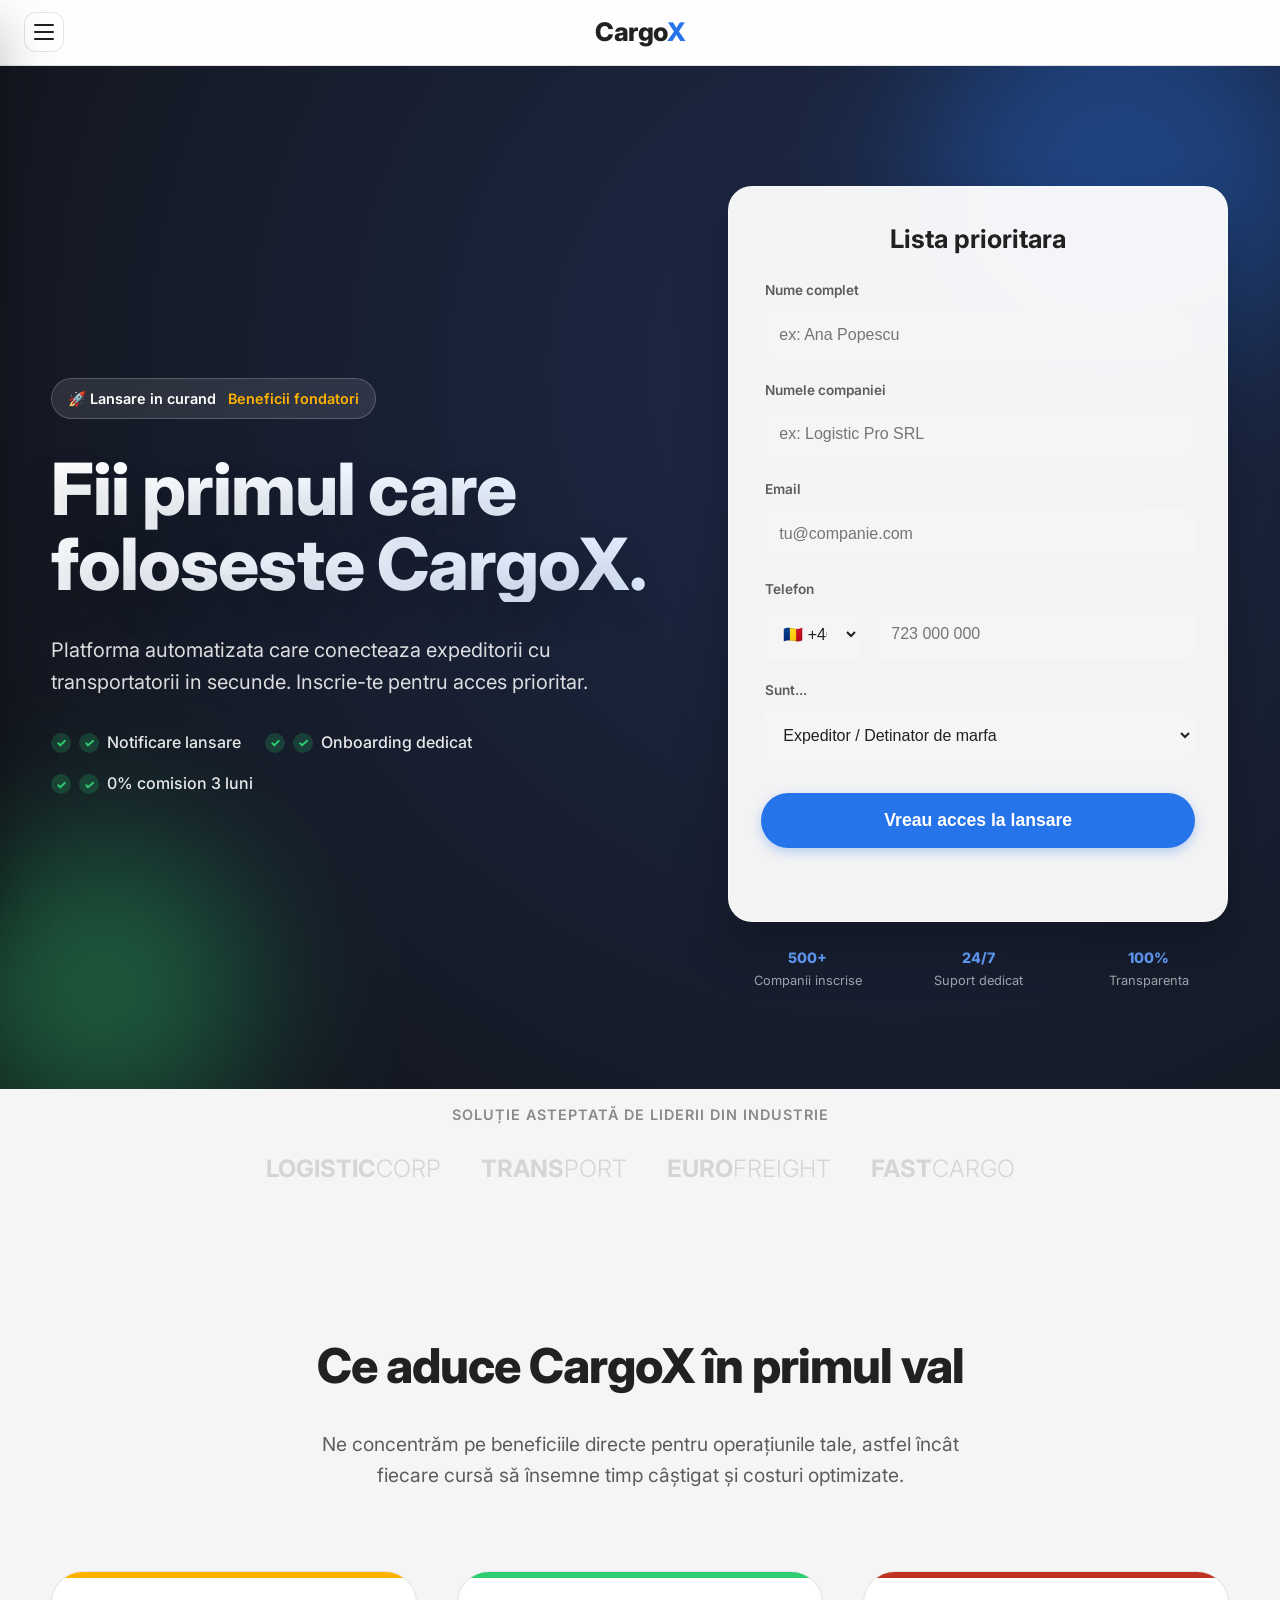
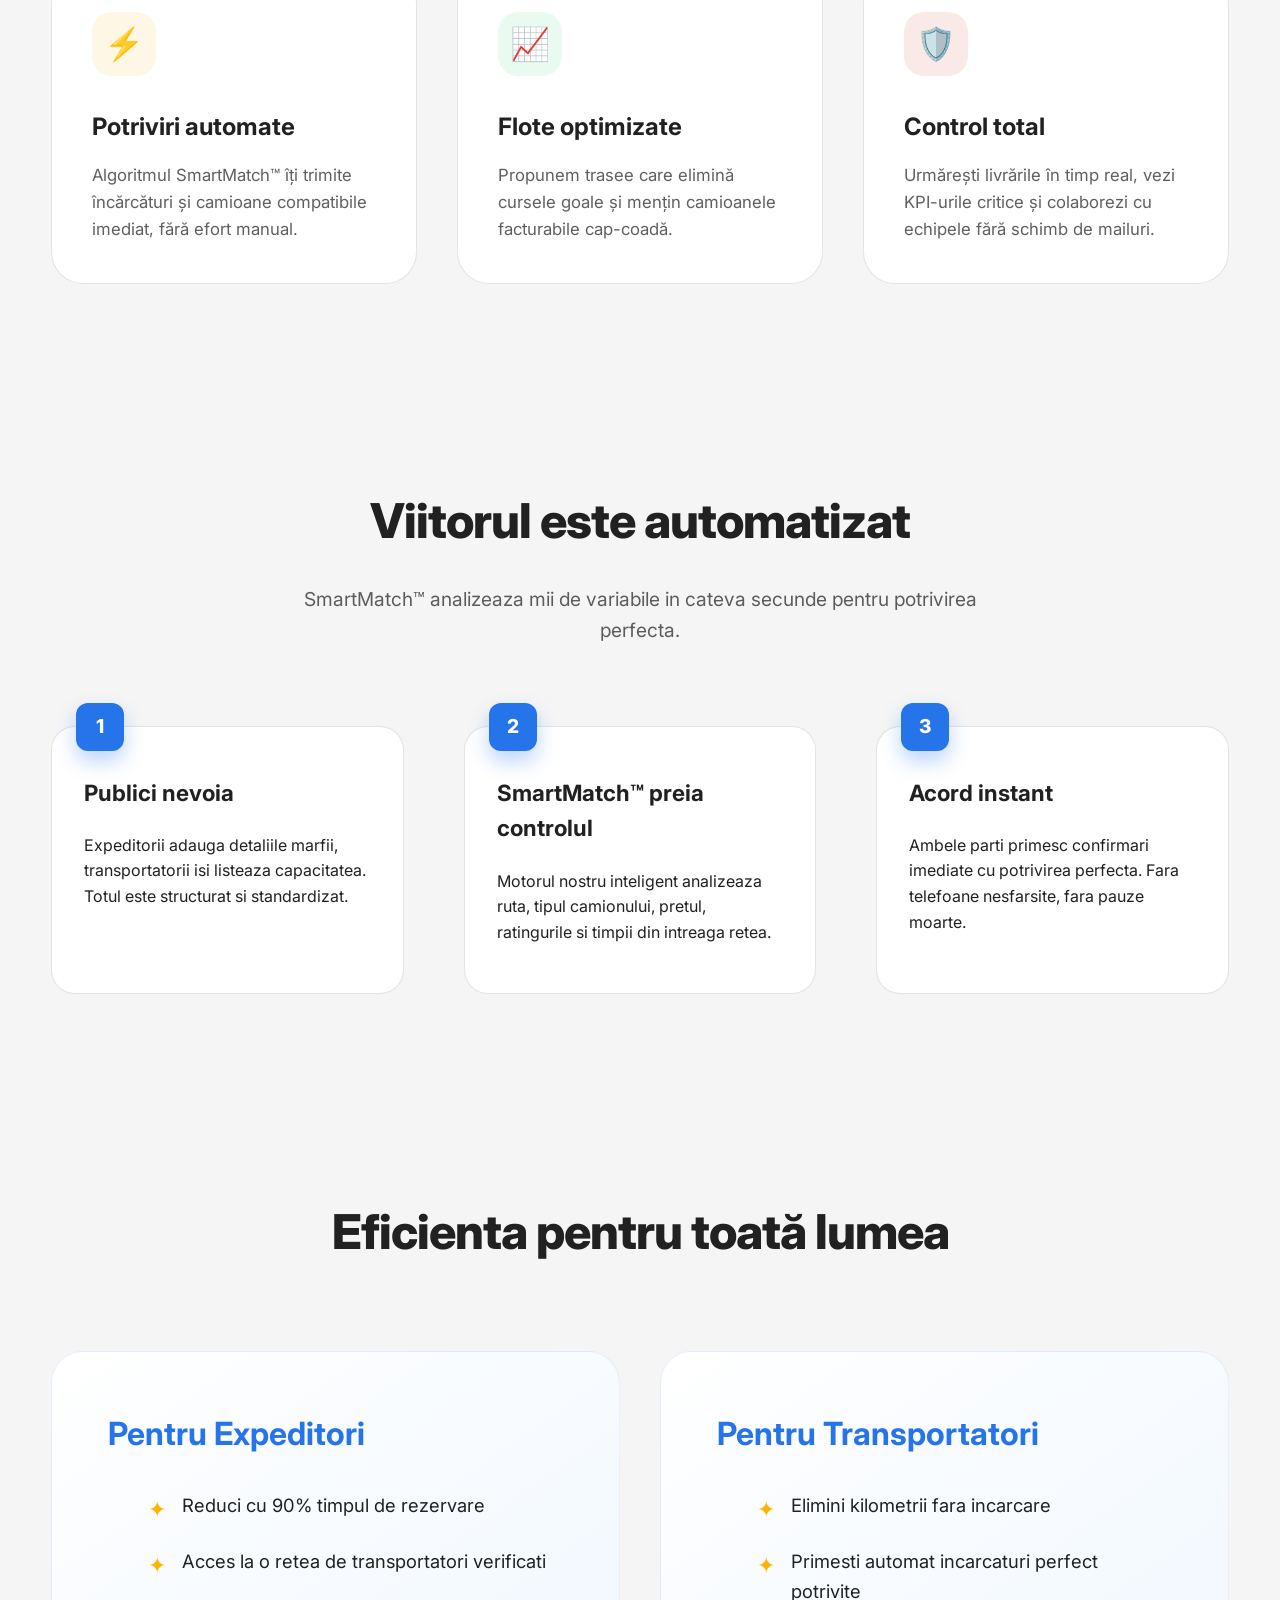
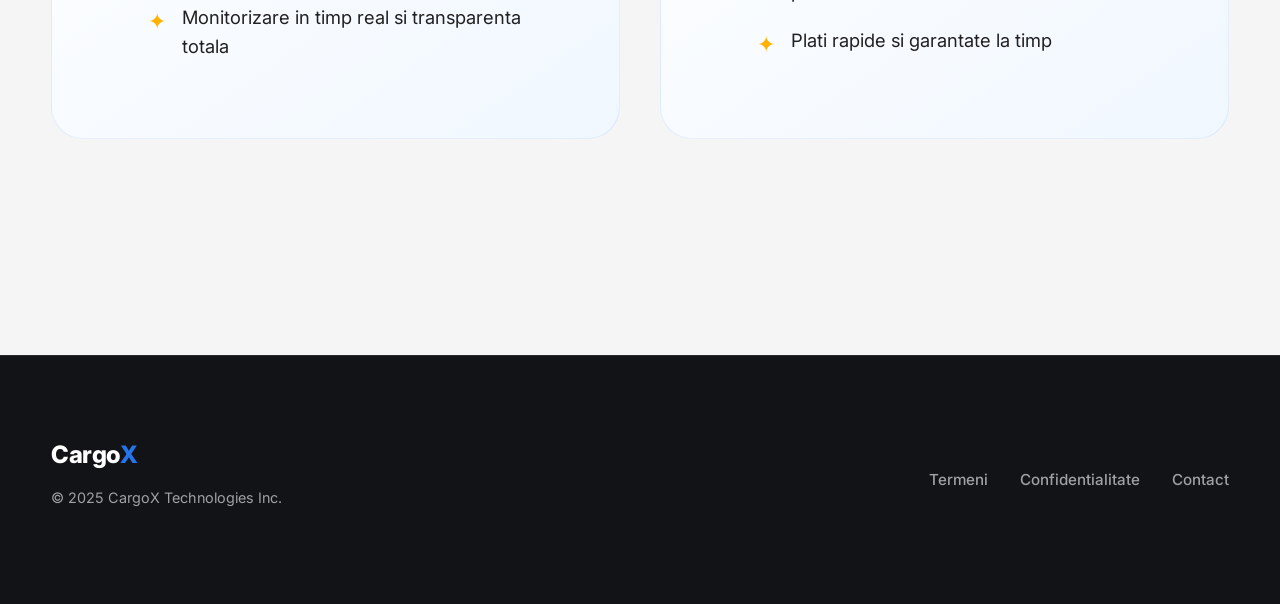
==== index.html @ f914d7a1 "first commit" ====
<!DOCTYPE html>
<html lang="ro">
<head>
    <meta charset="UTF-8">
    <meta name="viewport" content="width=device-width, initial-scale=1.0">
    <meta name="description" content="CargoX - Platforma automatizata de transport. Algoritmul SmartMatch™ conecteaza expeditorii cu transportatorii in secunde. Inscrie-te pe lista de lansare.">
    <title>CargoX | Potrivire automata de marfa</title>
    <link rel="preconnect" href="https://fonts.googleapis.com">
    <link rel="preconnect" href="https://fonts.gstatic.com" crossorigin>
    <link href="https://fonts.googleapis.com/css2?family=Inter:wght@400;500;600;700;800&display=swap" rel="stylesheet">
    <link rel="stylesheet" href="style.css">
</head>
<body data-theme="light">
    <header class="site-header">
        <button class="menu-toggle" id="menu-toggle" type="button" aria-label="Deschide meniul" aria-pressed="false">
            <span class="menu-bar"></span>
            <span class="menu-bar"></span>
            <span class="menu-bar"></span>
        </button>
        <a href="#top" class="logo" data-scroll-target="body">Cargo<span>X</span></a>
    </header>

    <nav class="side-menu" id="side-menu" aria-hidden="true">
        <div class="side-menu-header">
            <a href="#top" class="logo" data-scroll-target="body">Cargo<span>X</span></a>
            <button class="menu-close" id="menu-close" aria-label="Inchide meniul">×</button>
        </div>
        <ul>
            <li><a href="#top" data-scroll-target="#top">Inscrie-te</a></li>
            <li><a href="#how-it-works" data-scroll-target="#how-it-works">Cum functioneaza</a></li>
            <li><a href="#benefits" data-scroll-target="#benefits">Beneficii</a></li>
            <li><a href="#contact" data-scroll-target="footer">Contact</a></li>
        </ul>
        <div class="side-menu-footer">
            <span class="side-menu-footer-label">Tema</span>
            <button class="theme-toggle" id="theme-toggle" type="button" aria-label="Comuta pe modul intunecat" aria-pressed="false">
                <span class="theme-icon theme-icon--light" aria-hidden="true">☀︎</span>
                <span class="theme-icon theme-icon--dark" aria-hidden="true">☾</span>
            </button>
        </div>
    </nav>
    <div class="menu-overlay" id="menu-overlay" aria-hidden="true"></div>

    <main>
        <!-- HERO SECTION -->
        <section class="hero" id="top">
            <div class="hero-container">
                <div class="hero-copy reveal-on-scroll">
                    <div class="hero-badge">
                        <span>🚀 Lansare in curand</span>
                        <span>Beneficii fondatori</span>
                    </div>
                    <div>
                        <h1 class="delay-100 reveal-on-scroll">Fii primul care foloseste CargoX.</h1>
                    </div>
                    <p class="hero-lead delay-200 reveal-on-scroll">Platforma automatizata care conecteaza expeditorii cu transportatorii in secunde. Inscrie-te pentru acces prioritar.</p>
                    <ul class="hero-benefits delay-300 reveal-on-scroll">
                        <li><i aria-hidden="true">✓</i> Notificare lansare</li>
                        <li><i aria-hidden="true">✓</i> Onboarding dedicat</li>
                        <li><i aria-hidden="true">✓</i> 0% comision 3 luni</li>
                    </ul>
                </div>
                
                <div class="hero-form-wrapper reveal-on-scroll delay-200">
                    <form class="lead-form" id="lead-form">
                        <h3>Lista prioritara</h3>
                        <div class="input-group">
                            <label for="full-name">Nume complet</label>
                            <input id="full-name" name="full-name" type="text" placeholder="ex: Ana Popescu" required>
                        </div>
                        <div class="input-group">
                            <label for="company">Numele companiei</label>
                            <input id="company" name="company" type="text" placeholder="ex: Logistic Pro SRL" required>
                        </div>
                        <div class="input-group">
                            <label for="email">Email</label>
                            <input id="email" name="email" type="email" placeholder="tu@companie.com" required>
                        </div>
                        <div class="input-group">
                            <label for="phone">Telefon</label>
                            <div class="phone-fields">
                                <select id="phone-prefix" name="phone-prefix" aria-label="Prefix">
                                    <option value="+40">🇷🇴 +40</option>
                                    <option value="+49">🇩🇪 +49</option>
                                    <option value="+33">🇫🇷 +33</option>
                                    <option value="+44">🇬🇧 +44</option>
                                </select>
                                <input id="phone" name="phone" type="tel" placeholder="723 000 000">
                            </div>
                        </div>
                        <div class="input-group">
                            <label for="role">Sunt...</label>
                            <select id="role" name="role">
                                <option value="Shipper">Expeditor / Detinator de marfa</option>
                                <option value="Carrier">Transportator / Companie de transport</option>
                                <option value="Other">Alt rol</option>
                            </select>
                        </div>
                        <button type="submit" class="btn primary">Vreau acces la lansare</button>
                        <p class="form-status" id="lead-status" style="text-align:center; margin:0; font-size:0.9rem; min-height:1.5em;"></p>
                    </form>
                    <div class="subscribe-perks">
                        <div class="perk-item">
                            <span>500+</span>
                            <p>Companii inscrise</p>
                        </div>
                        <div class="perk-item">
                            <span>24/7</span>
                            <p>Suport dedicat</p>
                        </div>
                        <div class="perk-item">
                            <span>100%</span>
                            <p>Transparenta</p>
                        </div>
                    </div>
                </div>
            </div>
        </section>

        <!-- TRUSTED BY (Social Proof) -->
        <section class="content-section reveal-on-scroll" style="margin-bottom: 60px; padding-top:0; text-align: center; opacity: 0.7;">
            <p style="font-size: 0.9rem; letter-spacing: 1px; text-transform: uppercase; color: var(--muted); font-weight: 600; margin-bottom: 24px;">Soluție asteptată de liderii din industrie</p>
            <div style="display: flex; justify-content: center; gap: 40px; flex-wrap: wrap; filter: grayscale(100%); opacity: 0.6;">
                <!-- Placeholder logos using text for now, or SVGs if available. Using generic names. -->
                <h3 style="margin:0; font-size: 1.5rem; color: #aaa;">LOGISTIC<span style="font-weight:300">CORP</span></h3>
                <h3 style="margin:0; font-size: 1.5rem; color: #aaa;">TRANS<span style="font-weight:300">PORT</span></h3>
                <h3 style="margin:0; font-size: 1.5rem; color: #aaa;">EURO<span style="font-weight:300">FREIGHT</span></h3>
                <h3 style="margin:0; font-size: 1.5rem; color: #aaa;">FAST<span style="font-weight:300">CARGO</span></h3>
            </div>
        </section>

        <!-- PROBLEM SECTION -->
        <section class="content-section problem reveal-on-scroll" id="why-cargox">
            <div class="section-header">
                <h2 class="section-title">Ce aduce CargoX în primul val</h2>
                <p class="section-subtext">Ne concentrăm pe beneficiile directe pentru operațiunile tale, astfel încât fiecare cursă să însemne timp câștigat și costuri optimizate.</p>
            </div>
            <div class="problem-grid">
                <div class="card reveal-on-scroll delay-100">
                    <div class="icon-box">⚡</div>
                    <h3>Potriviri automate</h3>
                    <p>Algoritmul SmartMatch™ îți trimite încărcături și camioane compatibile imediat, fără efort manual.</p>
                </div>
                <div class="card reveal-on-scroll delay-200">
                    <div class="icon-box">📈</div>
                    <h3>Flote optimizate</h3>
                    <p>Propunem trasee care elimină cursele goale și mențin camioanele facturabile cap-coadă.</p>
                </div>
                <div class="card reveal-on-scroll delay-300">
                    <div class="icon-box">🛡️</div>
                    <h3>Control total</h3>
                    <p>Urmărești livrările în timp real, vezi KPI-urile critice și colaborezi cu echipele fără schimb de mailuri.</p>
                </div>
            </div>
        </section>

        <!-- HOW IT WORKS -->
        <section class="content-section reveal-on-scroll" id="how-it-works">
            <div class="section-header">
                <h2 class="section-title">Viitorul este automatizat</h2>
                <p class="section-subtext">SmartMatch™ analizeaza mii de variabile in cateva secunde pentru potrivirea perfecta.</p>
            </div>
            <div class="solution-steps">
                <div class="step-card reveal-on-scroll delay-100">
                    <h3>Publici nevoia</h3>
                    <p>Expeditorii adauga detaliile marfii, transportatorii isi listeaza capacitatea. Totul este structurat si standardizat.</p>
                </div>
                <div class="step-card reveal-on-scroll delay-200">
                    <h3>SmartMatch™ preia controlul</h3>
                    <p>Motorul nostru inteligent analizeaza ruta, tipul camionului, pretul, ratingurile si timpii din intreaga retea.</p>
                </div>
                <div class="step-card reveal-on-scroll delay-300">
                    <h3>Acord instant</h3>
                    <p>Ambele parti primesc confirmari imediate cu potrivirea perfecta. Fara telefoane nesfarsite, fara pauze moarte.</p>
                </div>
            </div>
        </section>

        <!-- BENEFITS -->
        <section class="content-section benefits reveal-on-scroll" id="benefits">
            <div class="section-header">
                <h2 class="section-title">Eficienta pentru toată lumea</h2>
            </div>
            <div class="benefit-grid">
                <div class="benefit-box reveal-on-scroll delay-100">
                    <h3>Pentru Expeditori</h3>
                    <ul class="benefit-list">
                        <li>Reduci cu 90% timpul de rezervare</li>
                        <li>Acces la o retea de transportatori verificati</li>
                        <li>Monitorizare in timp real si transparenta totala</li>
                    </ul>
                </div>
                <div class="benefit-box reveal-on-scroll delay-200">
                    <h3>Pentru Transportatori</h3>
                    <ul class="benefit-list">
                        <li>Elimini kilometrii fara incarcare</li>
                        <li>Primesti automat incarcaturi perfect potrivite</li>
                        <li>Plati rapide si garantate la timp</li>
                    </ul>
                </div>
            </div>
        </section>
    </main>

    <a href="#lead-form" class="mobile-sticky-cta btn primary" data-scroll-target="#lead-form">Inscrie-te acum</a>

    <footer>
        <div class="footer-content">
            <div class="footer-brand">
                <div class="logo" style="color: white;">Cargo<span style="color: var(--blue);">X</span></div>
                <p>© 2025 CargoX Technologies Inc.</p>
            </div>
            <div class="footer-links">
                <a href="terms.html">Termeni</a>
                <a href="privacy.html">Confidentialitate</a>
                <a href="contact.html">Contact</a>
            </div>
        </div>
    </footer>

    <script>
        const scrollLinks = document.querySelectorAll('[data-scroll-target]');
        const revealItems = document.querySelectorAll('.reveal-on-scroll');
        const menuToggle = document.getElementById('menu-toggle');
        const menuClose = document.getElementById('menu-close');
        const sideMenu = document.getElementById('side-menu');
        const menuOverlay = document.getElementById('menu-overlay');
        const themeToggle = document.getElementById('theme-toggle');
        const leadForm = document.getElementById('lead-form');
        const leadStatus = document.getElementById('lead-status');
        const mobileCta = document.querySelector('.mobile-sticky-cta');
        
        const THEME_KEY = 'cargox-theme';
        const prefersDark = window.matchMedia('(prefers-color-scheme: dark)');
        const initialTheme = localStorage.getItem(THEME_KEY) || (prefersDark.matches ? 'dark' : 'light');
        const header = document.querySelector('.site-header');

        function applyTheme(theme) {
            const isDark = theme === 'dark';
            document.body.dataset.theme = theme;
            if (themeToggle) {
                themeToggle.setAttribute('aria-pressed', isDark.toString());
                themeToggle.setAttribute('aria-label', isDark ? 'Comuta pe modul luminos' : 'Comuta pe modul intunecat');
            }
        }

        applyTheme(initialTheme);

        if (themeToggle) {
            themeToggle.addEventListener('click', () => {
                const nextTheme = document.body.dataset.theme === 'dark' ? 'light' : 'dark';
                localStorage.setItem(THEME_KEY, nextTheme);
                applyTheme(nextTheme);
            });
        }

        const handlePrefersChange = (event) => {
            if (!localStorage.getItem(THEME_KEY)) {
                applyTheme(event.matches ? 'dark' : 'light');
            }
        };

        if (prefersDark.addEventListener) {
            prefersDark.addEventListener('change', handlePrefersChange);
        }

        const revealObserver = new IntersectionObserver((entries, observer) => {
            entries.forEach(entry => {
                if (entry.isIntersecting) {
                    entry.target.classList.add('is-visible');
                    // Optional: Unobserve if you only want it to animate once
                    observer.unobserve(entry.target);
                }
            });
        }, { threshold: 0.1, rootMargin: '0px 0px -20px 0px' });

        revealItems.forEach(item => revealObserver.observe(item));

        // Observer for mobile CTA
        if (mobileCta) {
            const heroObserver = new IntersectionObserver((entries) => {
                entries.forEach(entry => {
                    if (!entry.isIntersecting) {
                        mobileCta.classList.add('is-visible');
                    } else {
                        mobileCta.classList.remove('is-visible');
                    }
                });
            }, { rootMargin: '-100px 0px 0px 0px' });
            
            const hero = document.querySelector('.hero');
            if(hero) heroObserver.observe(hero);
        }

        function smoothScrollTo(selector) {
            const target = document.querySelector(selector);
            if (!target) return;
            const headerHeight = header ? header.offsetHeight : 0;
            const targetPosition = target.getBoundingClientRect().top + window.pageYOffset;
            const offsetPosition = Math.max(targetPosition - headerHeight - 16, 0);

            window.scrollTo({
                top: offsetPosition,
                behavior: 'smooth'
            });
        }

        function setMenuState(isOpen) {
            if (!sideMenu || !menuToggle || !menuOverlay) return;
            sideMenu.classList.toggle('open', isOpen);
            menuOverlay.classList.toggle('open', isOpen);
            menuToggle.classList.toggle('open', isOpen);
            menuToggle.setAttribute('aria-pressed', isOpen.toString());
            sideMenu.setAttribute('aria-hidden', (!isOpen).toString());
            menuOverlay.setAttribute('aria-hidden', (!isOpen).toString());
            document.body.classList.toggle('menu-open', isOpen);
        }

        menuToggle?.addEventListener('click', () => {
            const nextState = !sideMenu?.classList.contains('open');
            setMenuState(nextState);
        });

        menuClose?.addEventListener('click', () => setMenuState(false));
        menuOverlay?.addEventListener('click', () => setMenuState(false));

        document.addEventListener('keydown', (event) => {
            if (event.key === 'Escape') setMenuState(false);
        });

        if (sideMenu) {
            sideMenu.querySelectorAll('[data-scroll-target]').forEach(link => {
                link.addEventListener('click', () => setMenuState(false));
            });
        }

        scrollLinks.forEach(link => {
            link.addEventListener('click', (event) => {
                event.preventDefault();
                const targetSelector = link.dataset.scrollTarget;
                if (targetSelector) smoothScrollTo(targetSelector);
            });
        });

        function simulateSubmission(formElement, statusElement) {
            formElement.addEventListener('submit', (event) => {
                event.preventDefault();
                const formData = new FormData(formElement);
                const entries = [...formData.values()];
                const hasEmpty = entries.some(value => !String(value).trim());
                if (hasEmpty) {
                    statusElement.textContent = 'Te rugam sa completezi toate campurile obligatorii.';
                    statusElement.style.color = '#d32f2f';
                    return;
                }
                // Add loading state
                const btn = formElement.querySelector('button[type="submit"]');
                const originalText = btn.textContent;
                btn.textContent = 'Se trimite...';
                btn.disabled = true;

                setTimeout(() => {
                    statusElement.style.color = 'var(--green)';
                    statusElement.textContent = 'Multumim! Te-am adaugat pe lista de prioritati.';
                    formElement.reset();
                    btn.textContent = originalText;
                    btn.disabled = false;
                }, 1500);
            });
        }

        if(leadForm && leadStatus) {
             simulateSubmission(leadForm, leadStatus);
        }
    </script>
</body>
</html>
---- style.css ----
:root {
    --blue: #2674e9;
    --dark: #212121;
    --night: #111317;
    --light: #f5f5f5;
    --muted: rgba(33,33,33,0.72);
    --white: #ffffff;
    --line: rgba(33,33,33,0.12);
    --yellow: #ffb300;
    --green: #2ecc71;
    --red: #c03221;
    --gradient-hero: radial-gradient(circle at 70% 30%, #1e2a4a 0%, var(--night) 100%);
    --shadow-sm: 0 2px 8px rgba(0,0,0,0.08);
    --shadow-md: 0 12px 24px rgba(0,0,0,0.12);
    --shadow-lg: 0 25px 50px rgba(0,0,0,0.25);
}

[data-theme="dark"] {
    --dark: #f5f5f5;
    --night: #0f1014;
    --light: #050505;
    --muted: rgba(245,245,245,0.78);
    --white: #1b1d22;
    --line: rgba(245,245,245,0.2);
    --shadow-sm: 0 2px 8px rgba(0,0,0,0.4);
    --shadow-md: 0 12px 24px rgba(0,0,0,0.5);
}

html {
    scroll-behavior: smooth;
}

*, *::before, *::after {
    box-sizing: border-box;
}

body {
    margin: 0;
    font-family: 'Inter', 'Roboto', sans-serif;
    background: var(--light);
    color: var(--dark);
    line-height: 1.6;
    -webkit-font-smoothing: antialiased;
    transition: background 0.3s ease, color 0.3s ease;
    overflow-x: hidden;
}

body.menu-open {
    overflow: hidden;
}

@media (max-width: 640px) {
    body {
        padding-bottom: 110px;
    }
}

img {
    max-width: 100%;
    display: block;
}

a {
    color: inherit;
    text-decoration: none;
    transition: color 0.2s ease;
}

main {
    padding: 0 0 96px;
}

section[id] {
    scroll-margin-top: 96px;
}

/* HEADER */
.site-header {
    width: 100%;
    padding: 12px 0;
    display: flex;
    justify-content: center;
    align-items: center;
    position: sticky;
    top: 0;
    background: rgba(255,255,255,0.85);
    backdrop-filter: blur(12px);
    -webkit-backdrop-filter: blur(12px);
    z-index: 50;
    border-bottom: 1px solid var(--line);
    transition: all 0.3s ease;
}

[data-theme="dark"] .site-header {
    background: rgba(8,8,8,0.85);
    border-bottom-color: var(--line);
}

.logo {
    font-size: clamp(1.2rem, 2vw, 1.6rem);
    font-weight: 800;
    letter-spacing: -0.5px;
    position: relative;
    z-index: 2;
}

.logo span {
    color: var(--blue);
}

/* BUTTONS */
.btn {
    display: inline-flex;
    align-items: center;
    justify-content: center;
    border-radius: 999px;
    padding: 12px 28px;
    font-weight: 600;
    border: 1px solid transparent;
    cursor: pointer;
    transition: all 0.3s cubic-bezier(0.4, 0, 0.2, 1);
    text-align: center;
    font-size: 0.95rem;
    position: relative;
    overflow: hidden;
}

.btn.primary {
    background: var(--blue);
    color: #ffffff;
    box-shadow: 0 4px 12px rgba(38,116,233,0.3);
}

.btn.primary:hover,
.btn.primary:focus {
    transform: translateY(-2px);
    box-shadow: 0 8px 20px rgba(38,116,233,0.4);
    filter: brightness(1.1);
}

.btn.primary:active {
    transform: translateY(+2px);
}

/* MENU TOGGLE */
.menu-toggle {
    position: absolute;
    left: 24px;
    top: 50%;
    width: 40px;
    height: 40px;
    border-radius: 12px;
    border: 1px solid var(--line);
    background: var(--white);
    display: flex;
    flex-direction: column;
    align-items: center;
    justify-content: center;
    cursor: pointer;
    transition: all 0.2s ease;
    transform: translateY(-50%);
    z-index: 11;
}

.menu-toggle .menu-bar {
    width: 20px;
    height: 2px;
    background: var(--dark);
    border-radius: 999px;
    transition: transform 0.25s ease, opacity 0.25s ease;
}

.menu-toggle .menu-bar + .menu-bar {
    margin-top: 5px;
}

.menu-toggle:hover {
    background: var(--light);
    border-color: var(--blue);
}

[data-theme="dark"] .menu-toggle {
    background: rgba(255,255,255,0.05);
}

.menu-toggle.open .menu-bar:nth-child(1) {
    transform: translateY(7px) rotate(45deg);
}
.menu-toggle.open .menu-bar:nth-child(2) {
    opacity: 0;
}
.menu-toggle.open .menu-bar:nth-child(3) {
    transform: translateY(-7px) rotate(-45deg);
}

/* THEME TOGGLE */
.theme-toggle {
    width: 44px;
    height: 44px;
    border-radius: 50%;
    border: 1px solid var(--line);
    background: var(--white);
    color: var(--dark);
    cursor: pointer;
    display: inline-flex;
    align-items: center;
    justify-content: center;
    transition: all 0.2s ease;
    font-size: 1.2rem;
}

.theme-toggle:hover {
    border-color: var(--blue);
}

.theme-icon--dark { display: none; }
[data-theme="dark"] .theme-icon--light { display: none; }
[data-theme="dark"] .theme-icon--dark { display: inline; }
[data-theme="dark"] .theme-toggle {
    background: rgba(255,255,255,0.05);
}

/* SIDE MENU */
.side-menu {
    position: fixed;
    top: 0;
    left: 0;
    width: 280px;
    height: 100vh;
    background: var(--white);
    border-right: 1px solid var(--line);
    padding: 32px;
    display: flex;
    flex-direction: column;
    gap: 32px;
    transform: translateX(-100%);
    transition: transform 0.4s cubic-bezier(0.16, 1, 0.3, 1);
    z-index: 100; /* Increased z-index to be above mobile CTA */
    box-shadow: var(--shadow-lg);
    overflow-y: auto; /* Allow scrolling on small screens */
    padding-bottom: 120px; /* Extra padding for safe area and mobile bars */
}

[data-theme="dark"] .side-menu {
    background: #1b1b1b;
}

.side-menu.open {
    transform: translateX(0);
}

.side-menu-header {
    display: flex;
    align-items: center;
    justify-content: space-between;
}

.menu-close {
    background: none;
    border: none;
    font-size: 1.8rem;
    color: var(--dark);
    cursor: pointer;
    padding: 0;
    line-height: 1;
    transition: transform 0.2s;
}

.menu-close:hover {
    transform: scale(1.1) rotate(90deg);
    color: var(--red);
}

.side-menu ul {
    list-style: none;
    padding: 0;
    margin: 0;
    display: flex;
    flex-direction: column;
    gap: 8px;
}

.side-menu a {
    font-size: 1.1rem;
    font-weight: 500;
    color: var(--dark);
    padding: 12px 16px;
    border-radius: 12px;
    transition: background 0.2s;
    display: block;
}

.side-menu a:hover {
    background: var(--light);
    color: var(--blue);
}

[data-theme="dark"] .side-menu a:hover {
    background: rgba(255,255,255,0.05);
}

.side-menu-footer {
    margin-top: 32px;
    padding-top: 24px;
    border-top: 1px solid var(--line);
    display: flex;
    flex-direction: column;
    gap: 16px;
}

.side-menu .theme-toggle {
    width: 100%;
    border-radius: 16px;
    height: 48px; /* Taller for easier tapping */
}

.menu-overlay {
    position: fixed;
    top: 0;
    left: 0;
    width: 100%;
    height: 100%;
    background: rgba(0,0,0,0.4);
    opacity: 0;
    pointer-events: none;
    transition: opacity 0.3s ease;
    z-index: 55;
    backdrop-filter: blur(4px);
}

.menu-overlay.open {
    opacity: 1;
    pointer-events: auto;
}

/* HERO SECTION */
.hero {
    width: 100%;
    padding: 120px 0 100px;
    background: var(--gradient-hero);
    color: #ffffff;
    position: relative;
    overflow: hidden;
}

/* Animated Background Elements */
.hero::before, .hero::after {
    content: '';
    position: absolute;
    border-radius: 50%;
    filter: blur(80px);
    opacity: 0.4;
    z-index: 0;
    animation: float 20s infinite ease-in-out;
}

.hero::before {
    width: 400px;
    height: 400px;
    background: var(--blue);
    top: -100px;
    right: -50px;
    animation-delay: -5s;
}

.hero::after {
    width: 300px;
    height: 300px;
    background: var(--green); /* Using secondary color */
    bottom: -50px;
    left: -50px;
}

@keyframes float {
    0%, 100% { transform: translate(0, 0); }
    50% { transform: translate(30px, 50px); }
}

.hero-container {
    width: min(1200px, 92vw);
    margin: 0 auto;
    display: grid;
    grid-template-columns: 1.1fr 0.9fr;
    gap: 64px;
    align-items: center;
    position: relative;
    z-index: 1;
}

.hero-copy {
    display: flex;
    flex-direction: column;
    gap: 32px;
}

.hero-badge {
    display: inline-flex;
    gap: 12px;
    padding: 8px 16px;
    border-radius: 999px;
    background: rgba(255, 255, 255, 0.1);
    border: 1px solid rgba(255, 255, 255, 0.2);
    color: #fff;
    font-size: 0.9rem;
    font-weight: 600;
    width: fit-content;
    backdrop-filter: blur(8px);
    animation: slideDown 0.8s ease-out forwards;
}

.hero-badge span:last-child {
    color: var(--yellow);
}

.hero-copy h1 {
    font-size: clamp(3rem, 6vw, 4.5rem);
    margin: 0;
    line-height: 1.05;
    font-weight: 800;
    letter-spacing: -1px;
    background: linear-gradient(135deg, #ffffff 0%, #dceaff 100%);
    -webkit-background-clip: text;
    background-clip: text;
    -webkit-text-fill-color: transparent;
    color: transparent;
    text-shadow: 0 20px 40px rgba(0,0,0,0.2);
}

.hero-copy .hero-lead {
    font-size: 1.25rem;
    color: rgba(255,255,255,0.85);
    max-width: 540px;
    margin: 0;
    font-weight: 400;
}

.hero-benefits {
    display: flex;
    flex-wrap: wrap;
    gap: 16px 24px;
    padding: 0;
    margin: 0;
    list-style: none;
    color: rgba(255,255,255,0.9);
    font-weight: 500;
}

.hero-benefits li {
    display: inline-flex;
    align-items: center;
    gap: 8px;
}

.hero-benefits li i, 
.hero-benefits li::before {
    content: '✓';
    color: var(--green);
    background: rgba(46, 204, 113, 0.2);
    width: 20px;
    height: 20px;
    border-radius: 50%;
    display: flex;
    align-items: center;
    justify-content: center;
    font-size: 0.75rem;
    font-weight: 800;
}

/* FORM STYLE */
.hero-form-wrapper {
    width: 100%;
    max-width: 500px;
    margin: 0 auto;
    perspective: 1000px;
}

.lead-form {
    background: rgba(255, 255, 255, 0.95);
    border-radius: 24px;
    padding: 32px;
    box-shadow: var(--shadow-lg);
    display: grid;
    gap: 20px;
    position: relative;
    backdrop-filter: blur(20px);
    border: 1px solid rgba(255,255,255,0.5);
}

[data-theme="dark"] .lead-form {
    background: rgba(30, 32, 38, 0.95);
    border-color: rgba(255,255,255,0.1);
}

.lead-form h3 {
    margin: 0;
    font-size: 1.6rem;
    color: var(--dark);
    font-weight: 700;
    text-align: center;
}

[data-theme="dark"] .lead-form h3 { color: #fff; }

.input-group {
    display: flex;
    flex-direction: column;
    gap: 8px;
}

label {
    font-size: 0.85rem;
    font-weight: 600;
    color: var(--muted);
    margin-left: 4px;
}

input, select {
    width: 100%;
    padding: 14px 16px;
    border-radius: 12px;
    border: 2px solid transparent;
    background: var(--light);
    font-size: 1rem;
    transition: all 0.2s ease;
    color: var(--dark);
}

[data-theme="dark"] input, [data-theme="dark"] select {
    background: rgba(0,0,0,0.2);
    border-color: rgba(255,255,255,0.1);
}

input:focus, select:focus {
    background: var(--white);
    border-color: var(--blue);
    outline: none;
    box-shadow: 0 0 0 4px rgba(38,116,233,0.1);
}

[data-theme="dark"] input:focus {
    background: #000;
}

.phone-fields {
    display: flex;
    gap: 12px;
}

.phone-fields select { flex: 0 0 100px; }

.lead-form .btn.primary {
    width: 100%;
    margin-top: 12px;
    font-size: 1.1rem;
    padding: 16px;
}

.subscribe-perks {
    display: grid;
    grid-template-columns: 1fr 1fr 1fr;
    margin-top: 24px;
    gap: 12px;
    text-align: center;
}

.perk-item span {
    display: block;
    color: #64a0ff;
    font-size: 0.9rem;
    font-weight: 800;
    margin-bottom: 4px;
}

.perk-item p {
    font-size: 0.8rem;
    color: rgba(255,255,255,0.6);
    margin: 0;
    line-height: 1.2;
}

/* SECTIONS */
.content-section {
    width: min(1200px, 92vw);
    margin: 0 auto 120px;
    padding-top: 40px;
}

.section-header {
    text-align: center;
    max-width: 700px;
    margin: 0 auto 80px;
}

.section-title {
    font-size: clamp(2.2rem, 5vw, 3rem);
    font-weight: 800;
    margin-bottom: 24px;
    letter-spacing: -1px;
}

.section-subtext {
    font-size: 1.2rem;
    color: var(--muted);
    line-height: 1.6;
}

/* CARDS */
.problem-grid {
    display: grid;
    grid-template-columns: repeat(auto-fit, minmax(340px, 1fr));
    gap: 40px;
}

.card {
    background: var(--white);
    padding: 40px;
    border-radius: 32px;
    border: 1px solid var(--line);
    transition: all 0.4s cubic-bezier(0.175, 0.885, 0.32, 1.275);
    position: relative;
    overflow: hidden;
}

.card::before {
    content: '';
    position: absolute;
    top: 0;
    left: 0;
    width: 100%;
    height: 6px;
    background: var(--line);
    transition: background 0.3s;
}

/* Card Variants based on nth-child for color variation */
.card:nth-child(1)::before { background: var(--yellow); }
.card:nth-child(2)::before { background: var(--green); }
.card:nth-child(3)::before { background: var(--red); }

.card:nth-child(1) .icon-box { color: var(--yellow); background: rgba(255, 179, 0, 0.1); }
.card:nth-child(2) .icon-box { color: var(--green); background: rgba(46, 204, 113, 0.1); }
.card:nth-child(3) .icon-box { color: var(--red); background: rgba(192, 50, 33, 0.1); }

.card:hover {
    transform: translateY(-10px);
    box-shadow: var(--shadow-md);
    border-color: transparent;
}

[data-theme="dark"] .card {
    background: #15171c;
}

.icon-box {
    width: 64px;
    height: 64px;
    border-radius: 20px;
    display: flex;
    align-items: center;
    justify-content: center;
    font-size: 2rem;
    margin-bottom: 32px;
    transition: transform 0.3s;
}

.card:hover .icon-box {
    transform: scale(1.1) rotate(5deg);
}

.card h3 {
    font-size: 1.5rem;
    margin: 0 0 16px;
    font-weight: 700;
}

.card p {
    color: var(--muted);
    margin: 0;
    font-size: 1.05rem;
}

/* HOW IT WORKS */
.solution-steps {
    display: grid;
    grid-template-columns: repeat(auto-fit, minmax(300px, 1fr));
    gap: 60px;
    counter-reset: step;
}

.step-card {
    position: relative;
    padding: 32px;
    background: var(--white);
    border-radius: 24px;
    border: 1px solid var(--line);
    transition: transform 0.3s;
}

.step-card:hover {
    transform: translateY(-5px);
    border-color: var(--blue);
}

[data-theme="dark"] .step-card { background: #15171c; }

.step-card::before {
    counter-increment: step;
    content: counter(step);
    position: absolute;
    top: -24px;
    left: 24px;
    width: 48px;
    height: 48px;
    background: var(--blue);
    color: white;
    border-radius: 12px;
    display: flex;
    align-items: center;
    justify-content: center;
    font-weight: 800;
    font-size: 1.2rem;
    box-shadow: 0 10px 20px rgba(38,116,233,0.3);
}

.step-card h3 {
    margin-top: 16px;
    font-size: 1.4rem;
}

/* BENEFITS */
.benefit-grid {
    display: grid;
    grid-template-columns: 1fr 1fr;
    gap: 40px;
}

.benefit-box {
    background: linear-gradient(145deg, #ffffff, #f0f7ff);
    border-radius: 32px;
    padding: 56px;
    border: 1px solid rgba(38,116,233,0.1);
    position: relative;
}

[data-theme="dark"] .benefit-box {
    background: linear-gradient(145deg, #1b1d22, #111);
    border-color: rgba(255,255,255,0.05);
}

.benefit-box h3 {
    font-size: 2rem;
    margin: 0 0 32px;
    color: var(--blue);
}

.benefit-list li {
    display: flex;
    align-items: flex-start;
    gap: 16px;
    font-size: 1.15rem;
    margin-bottom: 20px;
    color: var(--dark);
}

.benefit-list li::before {
    content: '✦';
    color: var(--yellow);
    font-size: 1.4rem;
}

/* ANIMATIONS */
.reveal-on-scroll {
    opacity: 0;
    transform: translateY(30px);
    transition: opacity 0.8s ease, transform 0.8s cubic-bezier(0.2, 0.8, 0.2, 1);
}

.reveal-on-scroll.is-visible {
    opacity: 1;
    transform: translateY(0);
}

/* DELAYS */
.delay-100 { transition-delay: 0.1s; }
.delay-200 { transition-delay: 0.2s; }
.delay-300 { transition-delay: 0.3s; }

/* FOOTER */
footer {
    background: var(--night);
    color: rgba(255,255,255,0.6);
    padding: 80px 0;
    border-top: 1px solid rgba(255,255,255,0.1);
}

.footer-content {
    width: min(1200px, 92vw);
    margin: 0 auto;
    display: flex;
    flex-wrap: wrap;
    justify-content: space-between;
    align-items: center;
    gap: 40px;
}

.footer-brand .logo { color: white; font-size: 1.5rem; }
.footer-brand p { margin-top: 12px; font-size: 0.9rem; }

.footer-links {
    display: flex;
    gap: 32px;
}

.footer-links a {
    font-size: 0.95rem;
    font-weight: 500;
}

.footer-links a:hover {
    color: var(--white);
}

/* MOBILE RESPONSIVE */
@media (max-width: 960px) {
    .hero-container {
        grid-template-columns: 1fr;
        text-align: center;
        gap: 48px;
    }
    .hero-copy { align-items: center; }
    .hero-badge { margin: 0 auto; }
    .hero-benefits { justify-content: center; }
    .benefit-grid { grid-template-columns: 1fr; }
}
.mobile-sticky-cta {
    position: fixed;
    left: 50%;
    bottom: 32px;
    transform: translateX(-50%);
    z-index: 99;
    box-shadow: 0 10px 25px rgba(38,116,233,0.4);
    display: none;
    align-items: center;
    justify-content: center;
    white-space: nowrap;
    opacity: 1;
    width: auto;
    max-width: none;
    padding: 12px 32px;
    font-size: 1rem;
    border-radius: 999px;
}

@media (max-width: 640px) {
    .mobile-sticky-cta {
        display: inline-flex;
    }
    .mobile-sticky-cta.is-visible {
        opacity: 1;
        transform: translateX(-50%);
    }
}
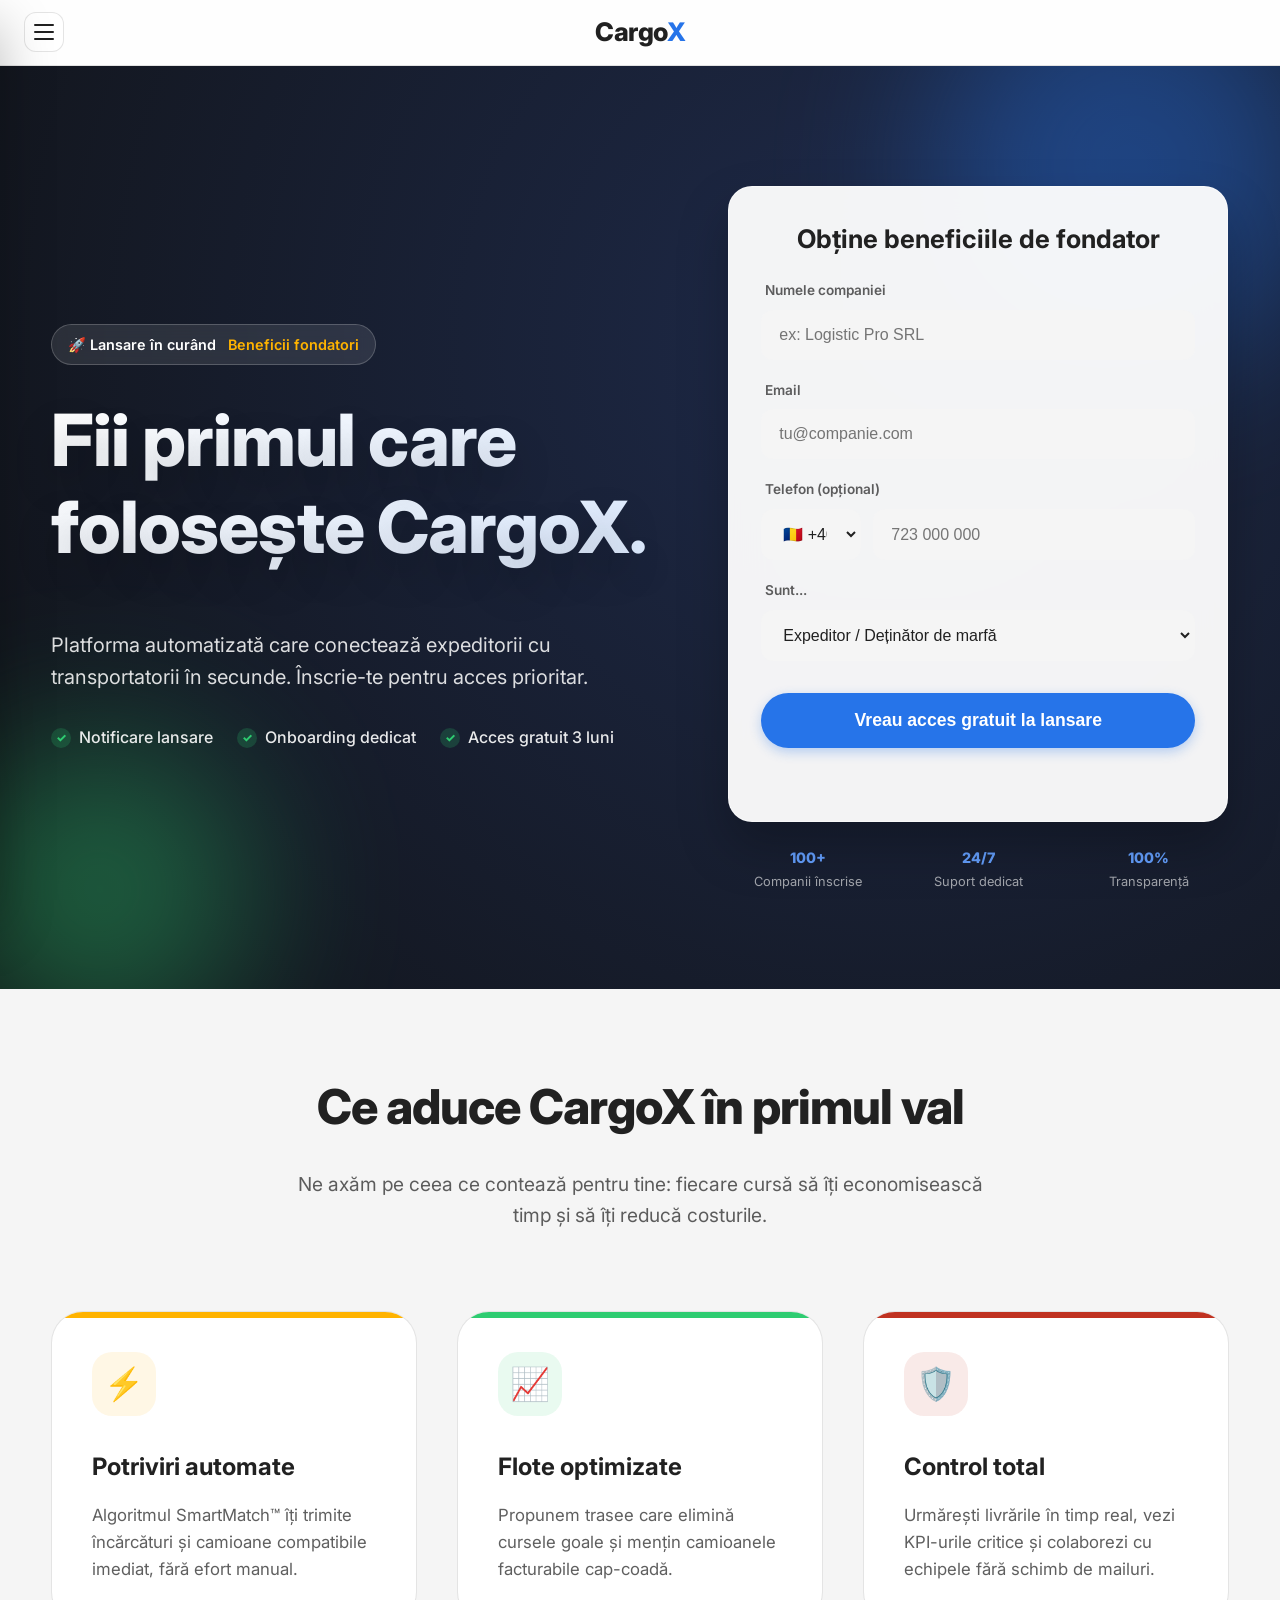
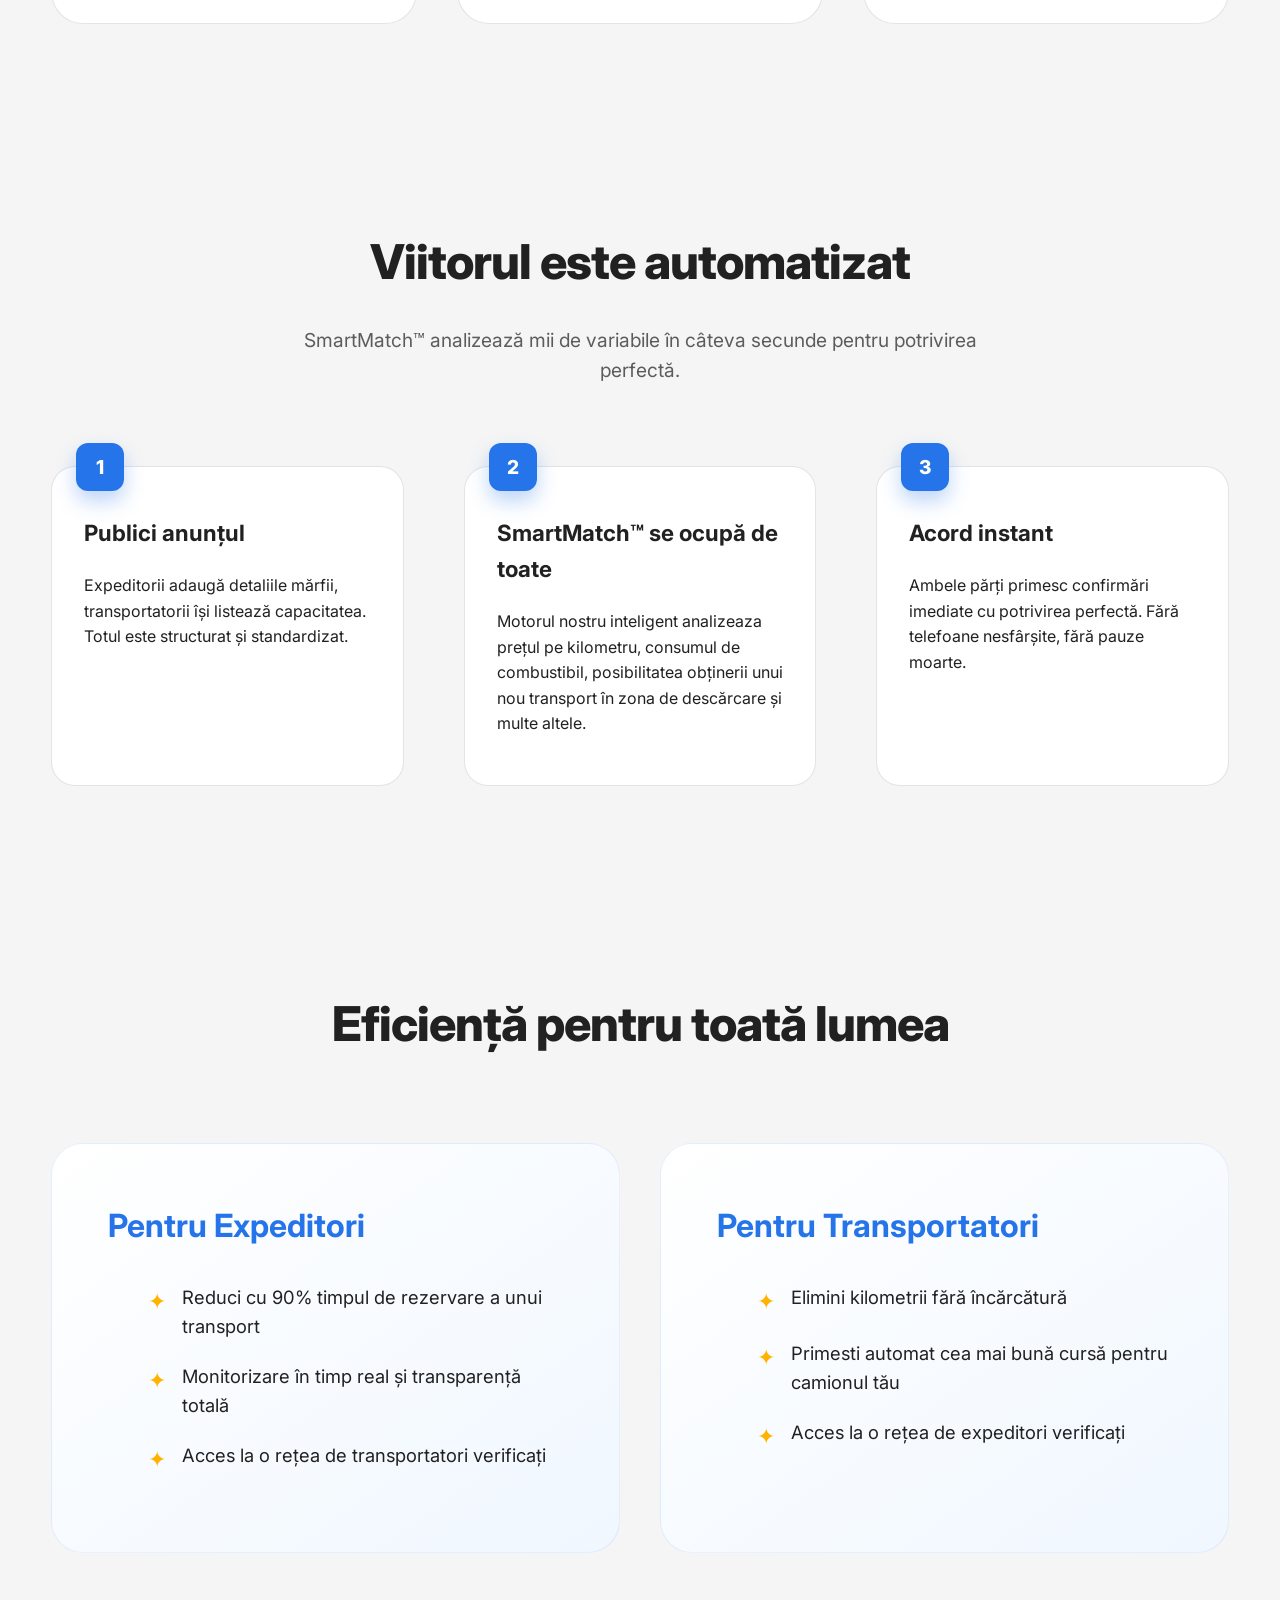
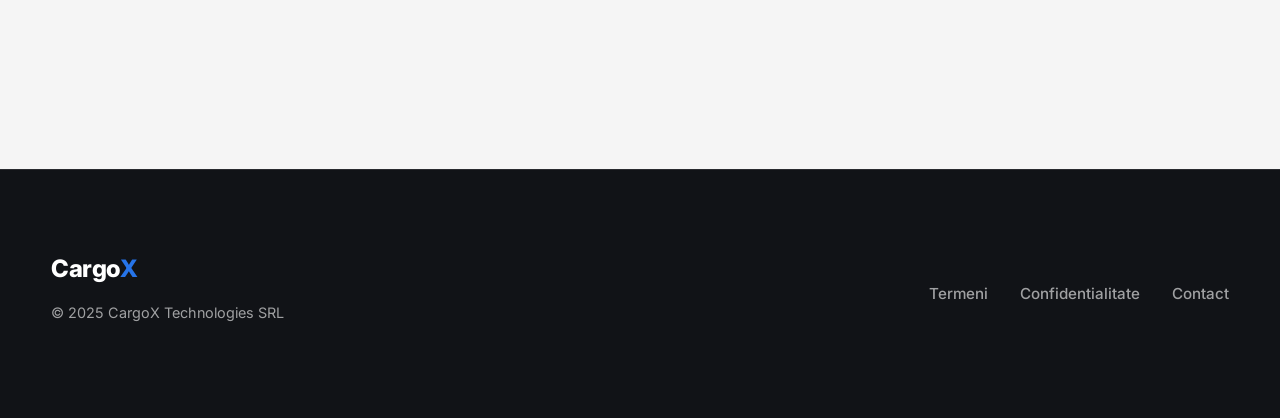
==== commit de561bf2: "Few modifications." ====
--- a/index.html
+++ b/index.html
@@ -3,8 +3,8 @@
 <head>
     <meta charset="UTF-8">
     <meta name="viewport" content="width=device-width, initial-scale=1.0">
-    <meta name="description" content="CargoX - Platforma automatizata de transport. Algoritmul SmartMatch™ conecteaza expeditorii cu transportatorii in secunde. Inscrie-te pe lista de lansare.">
-    <title>CargoX | Potrivire automata de marfa</title>
+    <meta name="description" content="CargoX - Platforma automatizată de transport. Algoritmul SmartMatch™ conectează expeditorii cu transportatorii în secunde. Înscrie-te pe lista de lansare.">
+    <title>CargoX | Potrivire automată de marfă</title>
     <link rel="preconnect" href="https://fonts.googleapis.com">
     <link rel="preconnect" href="https://fonts.gstatic.com" crossorigin>
     <link href="https://fonts.googleapis.com/css2?family=Inter:wght@400;500;600;700;800&display=swap" rel="stylesheet">
@@ -23,17 +23,17 @@
     <nav class="side-menu" id="side-menu" aria-hidden="true">
         <div class="side-menu-header">
             <a href="#top" class="logo" data-scroll-target="body">Cargo<span>X</span></a>
-            <button class="menu-close" id="menu-close" aria-label="Inchide meniul">×</button>
+            <button class="menu-close" id="menu-close" aria-label="Închide meniul">×</button>
         </div>
         <ul>
-            <li><a href="#top" data-scroll-target="#top">Inscrie-te</a></li>
-            <li><a href="#how-it-works" data-scroll-target="#how-it-works">Cum functioneaza</a></li>
+            <li><a href="#top" data-scroll-target="#top">Înscrie-te</a></li>
+            <li><a href="#how-it-works" data-scroll-target="#how-it-works">Cum funcționează</a></li>
             <li><a href="#benefits" data-scroll-target="#benefits">Beneficii</a></li>
             <li><a href="#contact" data-scroll-target="footer">Contact</a></li>
         </ul>
         <div class="side-menu-footer">
             <span class="side-menu-footer-label">Tema</span>
-            <button class="theme-toggle" id="theme-toggle" type="button" aria-label="Comuta pe modul intunecat" aria-pressed="false">
+            <button class="theme-toggle" id="theme-toggle" type="button" aria-label="Comută pe modul întunecat" aria-pressed="false">
                 <span class="theme-icon theme-icon--light" aria-hidden="true">☀︎</span>
                 <span class="theme-icon theme-icon--dark" aria-hidden="true">☾</span>
             </button>
@@ -47,27 +47,23 @@
             <div class="hero-container">
                 <div class="hero-copy reveal-on-scroll">
                     <div class="hero-badge">
-                        <span>🚀 Lansare in curand</span>
+                        <span>🚀 Lansare în curând</span>
                         <span>Beneficii fondatori</span>
                     </div>
                     <div>
-                        <h1 class="delay-100 reveal-on-scroll">Fii primul care foloseste CargoX.</h1>
+                        <h1 class="delay-100 reveal-on-scroll">Fii primul care folosește CargoX.</h1>
                     </div>
-                    <p class="hero-lead delay-200 reveal-on-scroll">Platforma automatizata care conecteaza expeditorii cu transportatorii in secunde. Inscrie-te pentru acces prioritar.</p>
+                    <p class="hero-lead delay-200 reveal-on-scroll">Platforma automatizată care conectează expeditorii cu transportatorii în secunde. Înscrie-te pentru acces prioritar.</p>
                     <ul class="hero-benefits delay-300 reveal-on-scroll">
-                        <li><i aria-hidden="true">✓</i> Notificare lansare</li>
-                        <li><i aria-hidden="true">✓</i> Onboarding dedicat</li>
-                        <li><i aria-hidden="true">✓</i> 0% comision 3 luni</li>
+                        <li>Notificare lansare</li>
+                        <li>Onboarding dedicat</li>
+                        <li>Acces gratuit 3 luni</li>
                     </ul>
                 </div>
                 
                 <div class="hero-form-wrapper reveal-on-scroll delay-200">
                     <form class="lead-form" id="lead-form">
-                        <h3>Lista prioritara</h3>
-                        <div class="input-group">
-                            <label for="full-name">Nume complet</label>
-                            <input id="full-name" name="full-name" type="text" placeholder="ex: Ana Popescu" required>
-                        </div>
+                        <h3>Obține beneficiile de fondator</h3>
                         <div class="input-group">
                             <label for="company">Numele companiei</label>
                             <input id="company" name="company" type="text" placeholder="ex: Logistic Pro SRL" required>
@@ -77,7 +73,7 @@
                             <input id="email" name="email" type="email" placeholder="tu@companie.com" required>
                         </div>
                         <div class="input-group">
-                            <label for="phone">Telefon</label>
+                            <label for="phone">Telefon (opțional)</label>
                             <div class="phone-fields">
                                 <select id="phone-prefix" name="phone-prefix" aria-label="Prefix">
                                     <option value="+40">🇷🇴 +40</option>
@@ -91,18 +87,18 @@
                         <div class="input-group">
                             <label for="role">Sunt...</label>
                             <select id="role" name="role">
-                                <option value="Shipper">Expeditor / Detinator de marfa</option>
+                                <option value="Shipper">Expeditor / Deținător de marfă</option>
                                 <option value="Carrier">Transportator / Companie de transport</option>
                                 <option value="Other">Alt rol</option>
                             </select>
                         </div>
-                        <button type="submit" class="btn primary">Vreau acces la lansare</button>
+                        <button type="submit" class="btn primary">Vreau acces gratuit la lansare</button>
                         <p class="form-status" id="lead-status" style="text-align:center; margin:0; font-size:0.9rem; min-height:1.5em;"></p>
                     </form>
                     <div class="subscribe-perks">
                         <div class="perk-item">
-                            <span>500+</span>
-                            <p>Companii inscrise</p>
+                            <span>100+</span>
+                            <p>Companii înscrise</p>
                         </div>
                         <div class="perk-item">
                             <span>24/7</span>
@@ -110,22 +106,10 @@
                         </div>
                         <div class="perk-item">
                             <span>100%</span>
-                            <p>Transparenta</p>
+                            <p>Transparență</p>
                         </div>
                     </div>
                 </div>
-            </div>
-        </section>
-
-        <!-- TRUSTED BY (Social Proof) -->
-        <section class="content-section reveal-on-scroll" style="margin-bottom: 60px; padding-top:0; text-align: center; opacity: 0.7;">
-            <p style="font-size: 0.9rem; letter-spacing: 1px; text-transform: uppercase; color: var(--muted); font-weight: 600; margin-bottom: 24px;">Soluție asteptată de liderii din industrie</p>
-            <div style="display: flex; justify-content: center; gap: 40px; flex-wrap: wrap; filter: grayscale(100%); opacity: 0.6;">
-                <!-- Placeholder logos using text for now, or SVGs if available. Using generic names. -->
-                <h3 style="margin:0; font-size: 1.5rem; color: #aaa;">LOGISTIC<span style="font-weight:300">CORP</span></h3>
-                <h3 style="margin:0; font-size: 1.5rem; color: #aaa;">TRANS<span style="font-weight:300">PORT</span></h3>
-                <h3 style="margin:0; font-size: 1.5rem; color: #aaa;">EURO<span style="font-weight:300">FREIGHT</span></h3>
-                <h3 style="margin:0; font-size: 1.5rem; color: #aaa;">FAST<span style="font-weight:300">CARGO</span></h3>
             </div>
         </section>
 
@@ -133,7 +117,7 @@
         <section class="content-section problem reveal-on-scroll" id="why-cargox">
             <div class="section-header">
                 <h2 class="section-title">Ce aduce CargoX în primul val</h2>
-                <p class="section-subtext">Ne concentrăm pe beneficiile directe pentru operațiunile tale, astfel încât fiecare cursă să însemne timp câștigat și costuri optimizate.</p>
+                <p class="section-subtext">Ne axăm pe ceea ce contează pentru tine: fiecare cursă să îți economisească timp și să îți reducă costurile.</p>
             </div>
             <div class="problem-grid">
                 <div class="card reveal-on-scroll delay-100">
@@ -158,20 +142,20 @@
         <section class="content-section reveal-on-scroll" id="how-it-works">
             <div class="section-header">
                 <h2 class="section-title">Viitorul este automatizat</h2>
-                <p class="section-subtext">SmartMatch™ analizeaza mii de variabile in cateva secunde pentru potrivirea perfecta.</p>
+                <p class="section-subtext">SmartMatch™ analizează mii de variabile în câteva secunde pentru potrivirea perfectă.</p>
             </div>
             <div class="solution-steps">
                 <div class="step-card reveal-on-scroll delay-100">
-                    <h3>Publici nevoia</h3>
-                    <p>Expeditorii adauga detaliile marfii, transportatorii isi listeaza capacitatea. Totul este structurat si standardizat.</p>
+                    <h3>Publici anunțul</h3>
+                    <p>Expeditorii adaugă detaliile mărfii, transportatorii își listează capacitatea. Totul este structurat și standardizat.</p>
                 </div>
                 <div class="step-card reveal-on-scroll delay-200">
-                    <h3>SmartMatch™ preia controlul</h3>
-                    <p>Motorul nostru inteligent analizeaza ruta, tipul camionului, pretul, ratingurile si timpii din intreaga retea.</p>
+                    <h3>SmartMatch™ se ocupă de toate</h3>
+                    <p>Motorul nostru inteligent analizeaza prețul pe kilometru, consumul de combustibil, posibilitatea obținerii unui nou transport în zona de descărcare și multe altele.</p>
                 </div>
                 <div class="step-card reveal-on-scroll delay-300">
                     <h3>Acord instant</h3>
-                    <p>Ambele parti primesc confirmari imediate cu potrivirea perfecta. Fara telefoane nesfarsite, fara pauze moarte.</p>
+                    <p>Ambele părți primesc confirmări imediate cu potrivirea perfectă. Fără telefoane nesfârșite, fără pauze moarte.</p>
                 </div>
             </div>
         </section>
@@ -179,36 +163,36 @@
         <!-- BENEFITS -->
         <section class="content-section benefits reveal-on-scroll" id="benefits">
             <div class="section-header">
-                <h2 class="section-title">Eficienta pentru toată lumea</h2>
+                <h2 class="section-title">Eficiență pentru toată lumea</h2>
             </div>
             <div class="benefit-grid">
                 <div class="benefit-box reveal-on-scroll delay-100">
                     <h3>Pentru Expeditori</h3>
                     <ul class="benefit-list">
-                        <li>Reduci cu 90% timpul de rezervare</li>
-                        <li>Acces la o retea de transportatori verificati</li>
-                        <li>Monitorizare in timp real si transparenta totala</li>
+                        <li>Reduci cu 90% timpul de rezervare a unui transport</li>
+                        <li>Monitorizare în timp real și transparență totală</li>
+                        <li>Acces la o rețea de transportatori verificați</li>
                     </ul>
                 </div>
                 <div class="benefit-box reveal-on-scroll delay-200">
                     <h3>Pentru Transportatori</h3>
                     <ul class="benefit-list">
-                        <li>Elimini kilometrii fara incarcare</li>
-                        <li>Primesti automat incarcaturi perfect potrivite</li>
-                        <li>Plati rapide si garantate la timp</li>
+                        <li>Elimini kilometrii fără încărcătură</li>
+                        <li>Primesti automat cea mai bună cursă pentru camionul tău</li>
+                        <li>Acces la o rețea de expeditori verificați</li>
                     </ul>
                 </div>
             </div>
         </section>
     </main>
 
-    <a href="#lead-form" class="mobile-sticky-cta btn primary" data-scroll-target="#lead-form">Inscrie-te acum</a>
+    <a href="#lead-form" class="mobile-sticky-cta btn primary" data-scroll-target="#lead-form">Înscrie-te acum</a>
 
     <footer>
         <div class="footer-content">
             <div class="footer-brand">
                 <div class="logo" style="color: white;">Cargo<span style="color: var(--blue);">X</span></div>
-                <p>© 2025 CargoX Technologies Inc.</p>
+                <p>© 2025 CargoX Technologies SRL</p>
             </div>
             <div class="footer-links">
                 <a href="terms.html">Termeni</a>
@@ -240,7 +224,7 @@
             document.body.dataset.theme = theme;
             if (themeToggle) {
                 themeToggle.setAttribute('aria-pressed', isDark.toString());
-                themeToggle.setAttribute('aria-label', isDark ? 'Comuta pe modul luminos' : 'Comuta pe modul intunecat');
+                themeToggle.setAttribute('aria-label', isDark ? 'Comută pe modul luminos' : 'Comută pe modul întunecat');
             }
         }
 
@@ -346,10 +330,14 @@
             formElement.addEventListener('submit', (event) => {
                 event.preventDefault();
                 const formData = new FormData(formElement);
-                const entries = [...formData.values()];
-                const hasEmpty = entries.some(value => !String(value).trim());
+                // Get all entries except phone fields (phone and phone-prefix are optional)
+                const requiredFields = ['company', 'email', 'role'];
+                const hasEmpty = requiredFields.some(fieldName => {
+                    const value = formData.get(fieldName);
+                    return !value || !String(value).trim();
+                });
                 if (hasEmpty) {
-                    statusElement.textContent = 'Te rugam sa completezi toate campurile obligatorii.';
+                    statusElement.textContent = 'Te rugăm să completezi toate câmpurile obligatorii.';
                     statusElement.style.color = '#d32f2f';
                     return;
                 }
@@ -361,7 +349,7 @@
 
                 setTimeout(() => {
                     statusElement.style.color = 'var(--green)';
-                    statusElement.textContent = 'Multumim! Te-am adaugat pe lista de prioritati.';
+                    statusElement.textContent = 'Mulțumim! Te-am adăugat pe lista de priorități.';
                     formElement.reset();
                     btn.textContent = originalText;
                     btn.disabled = false;
--- a/style.css
+++ b/style.css
@@ -414,8 +414,8 @@
 
 .hero-copy h1 {
     font-size: clamp(3rem, 6vw, 4.5rem);
-    margin: 0;
-    line-height: 1.05;
+    margin: 0 0 1.7rem 0;
+    line-height: 1.2;
     font-weight: 800;
     letter-spacing: -1px;
     background: linear-gradient(135deg, #ffffff 0%, #dceaff 100%);
@@ -851,13 +851,16 @@
     border-radius: 999px;
 }
 
+.mobile-sticky-cta.btn.primary:hover,
+.mobile-sticky-cta.btn.primary:focus,
+.mobile-sticky-cta.btn.primary:focus-visible,
+.mobile-sticky-cta.btn.primary:active {
+    transform: translateX(-50%);
+}
+
 @media (max-width: 640px) {
     .mobile-sticky-cta {
         display: inline-flex;
     }
-    .mobile-sticky-cta.is-visible {
-        opacity: 1;
-        transform: translateX(-50%);
-    }
-}
-
+}
+
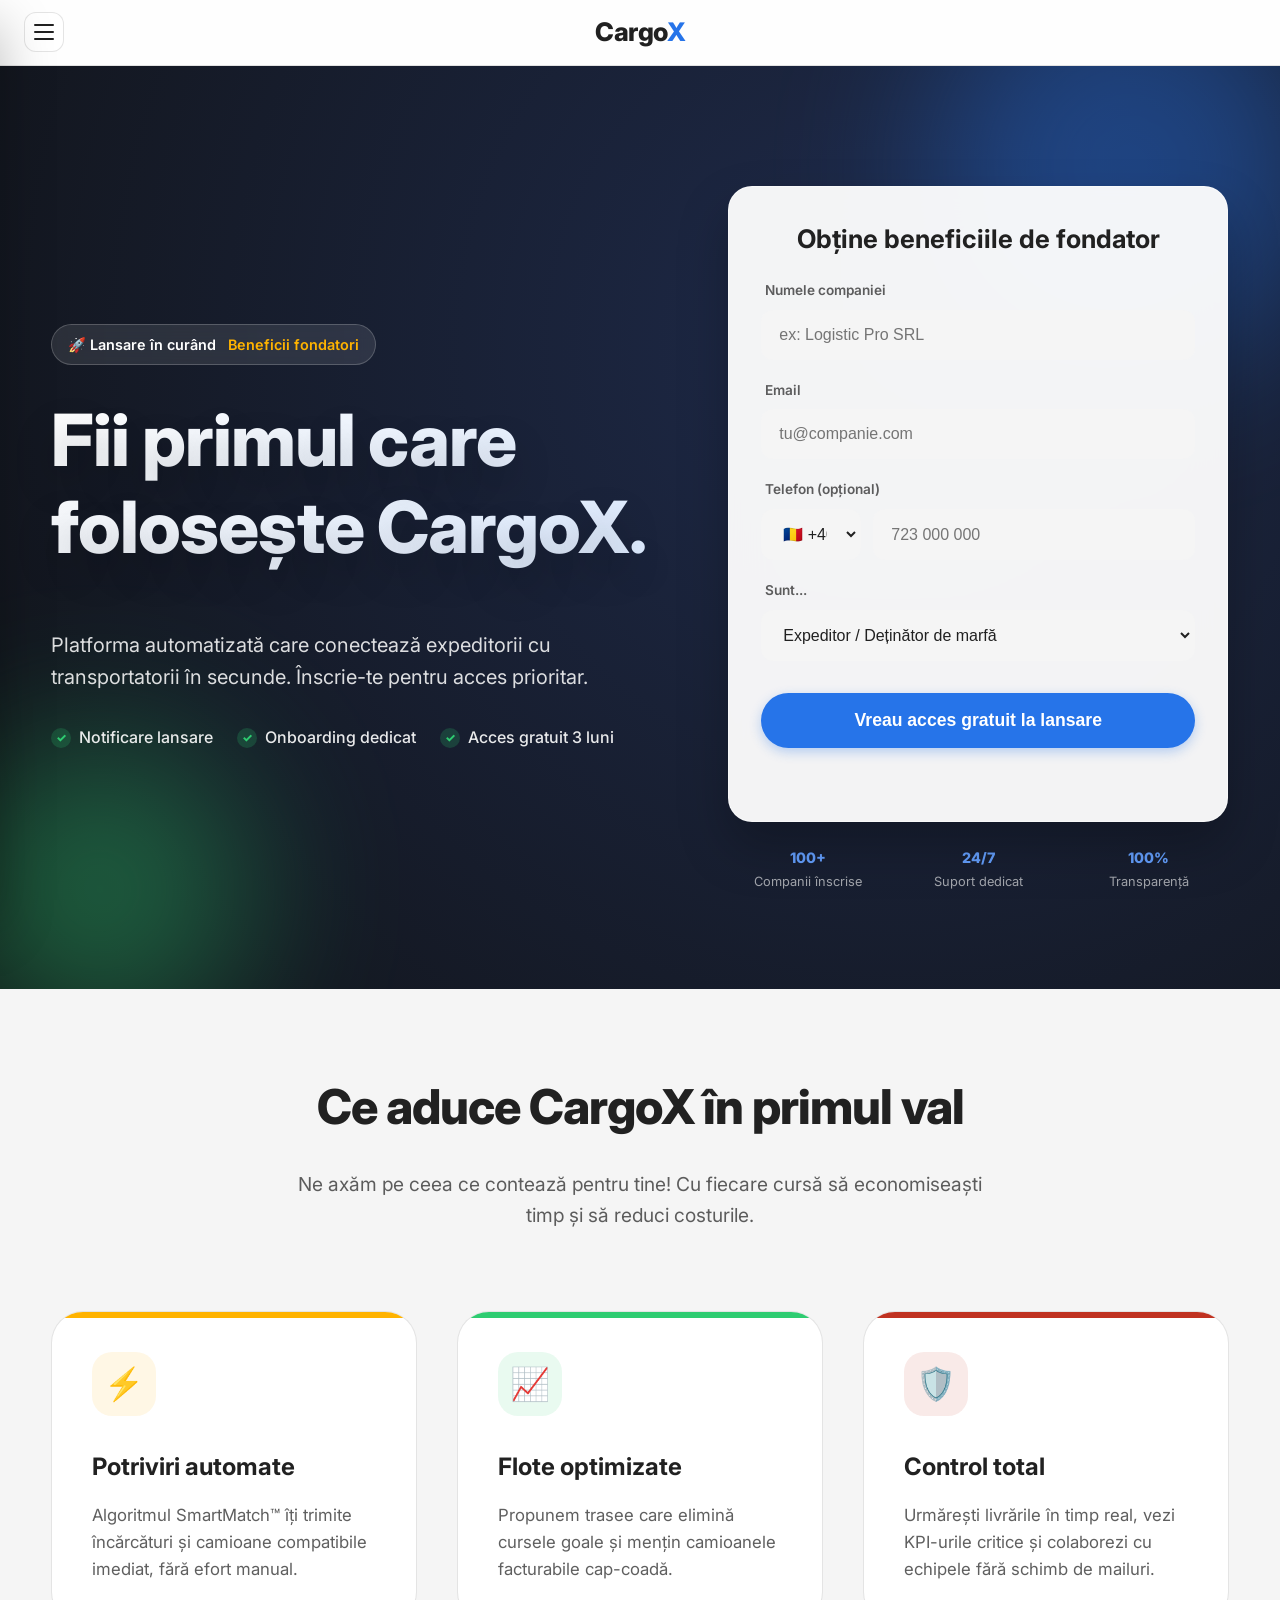
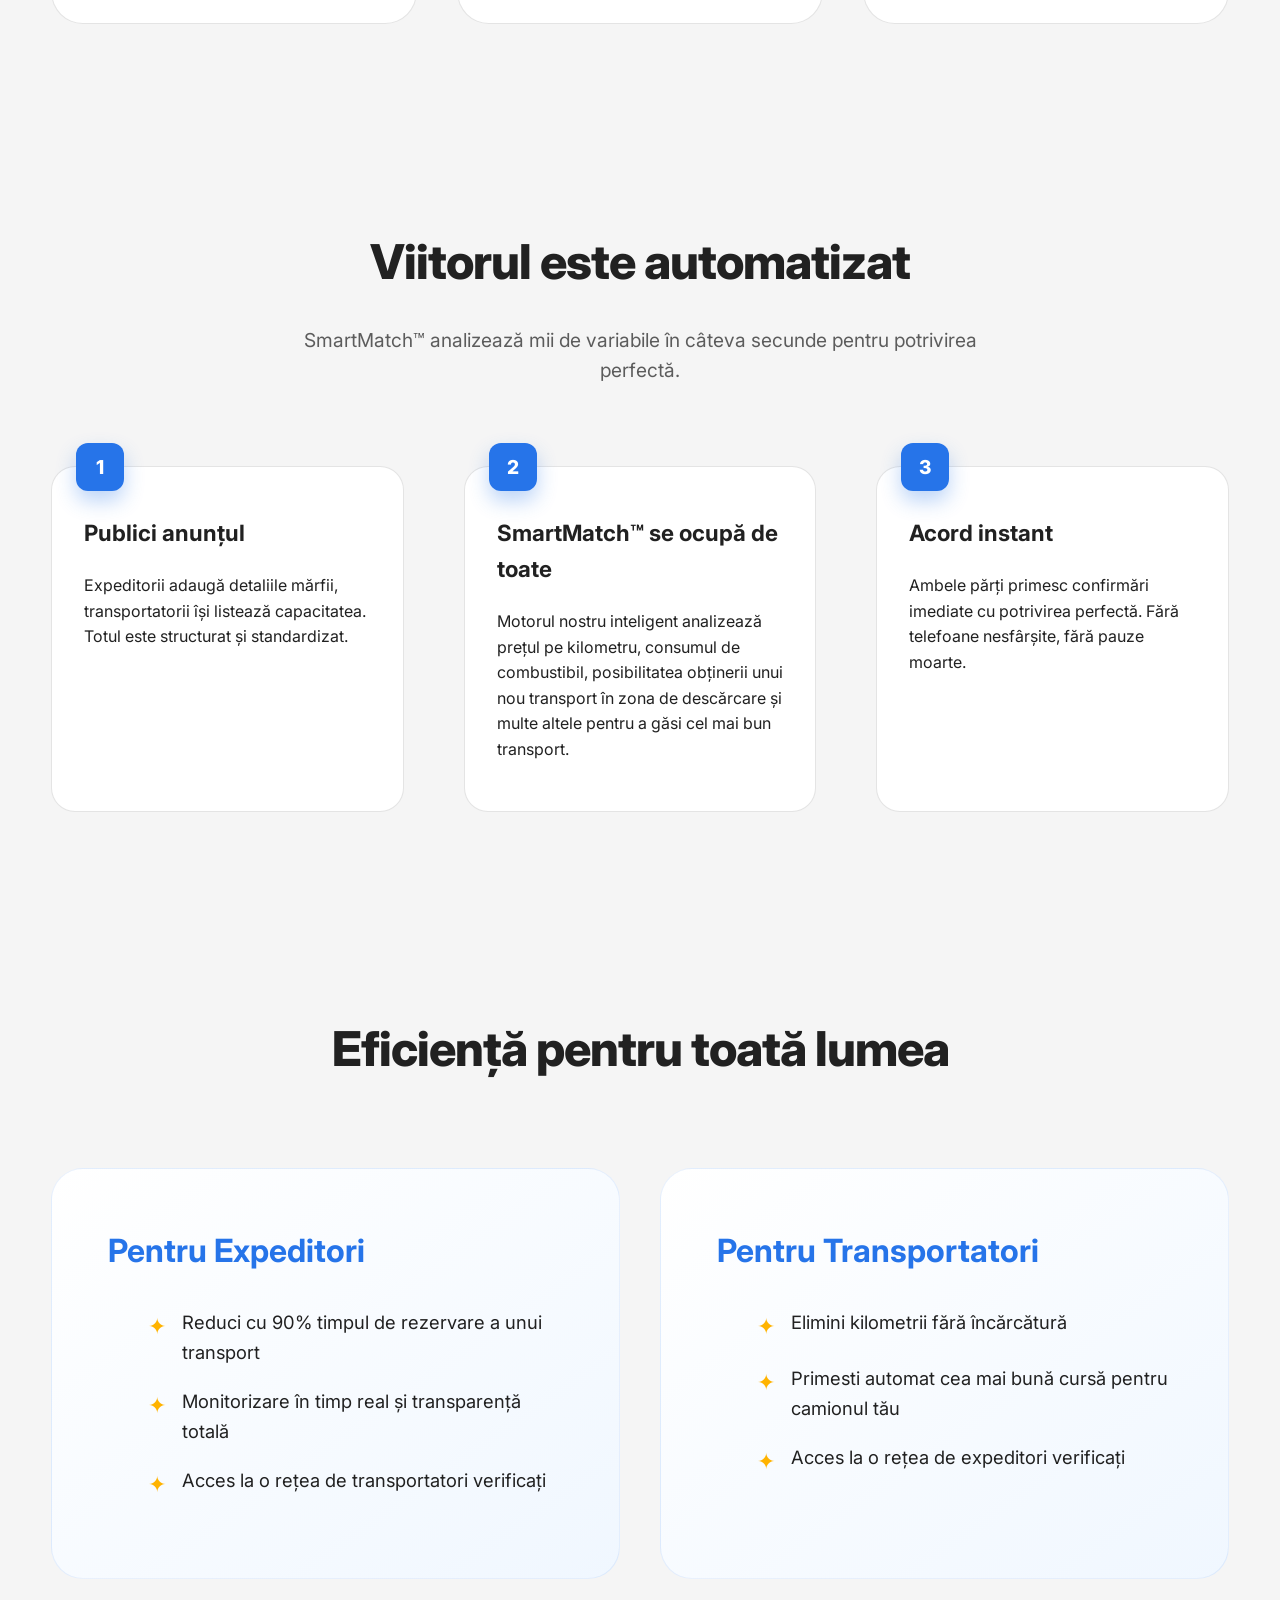
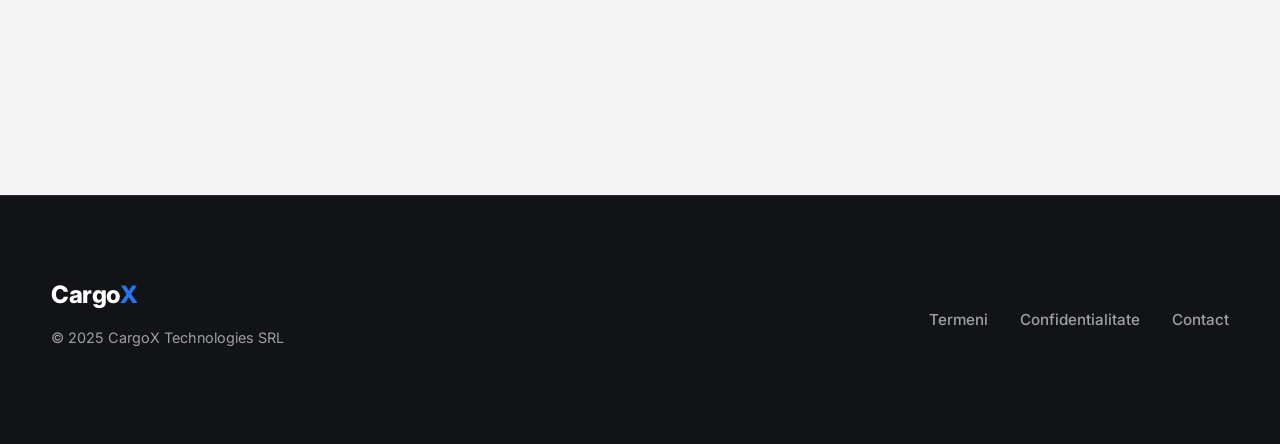
==== commit bf0066ca: "Add real contact info." ====
--- a/index.html
+++ b/index.html
@@ -62,7 +62,7 @@
                 </div>
                 
                 <div class="hero-form-wrapper reveal-on-scroll delay-200">
-                    <form class="lead-form" id="lead-form">
+                    <form class="lead-form" id="lead-form" method="post">
                         <h3>Obține beneficiile de fondator</h3>
                         <div class="input-group">
                             <label for="company">Numele companiei</label>
@@ -117,7 +117,7 @@
         <section class="content-section problem reveal-on-scroll" id="why-cargox">
             <div class="section-header">
                 <h2 class="section-title">Ce aduce CargoX în primul val</h2>
-                <p class="section-subtext">Ne axăm pe ceea ce contează pentru tine: fiecare cursă să îți economisească timp și să îți reducă costurile.</p>
+                <p class="section-subtext">Ne axăm pe ceea ce contează pentru tine! Cu fiecare cursă să economiseaști timp și să reduci costurile.</p>
             </div>
             <div class="problem-grid">
                 <div class="card reveal-on-scroll delay-100">
@@ -151,7 +151,7 @@
                 </div>
                 <div class="step-card reveal-on-scroll delay-200">
                     <h3>SmartMatch™ se ocupă de toate</h3>
-                    <p>Motorul nostru inteligent analizeaza prețul pe kilometru, consumul de combustibil, posibilitatea obținerii unui nou transport în zona de descărcare și multe altele.</p>
+                    <p>Motorul nostru inteligent analizează prețul pe kilometru, consumul de combustibil, posibilitatea obținerii unui nou transport în zona de descărcare și multe altele pentru a găsi cel mai bun transport.</p>
                 </div>
                 <div class="step-card reveal-on-scroll delay-300">
                     <h3>Acord instant</h3>
@@ -218,6 +218,7 @@
         const prefersDark = window.matchMedia('(prefers-color-scheme: dark)');
         const initialTheme = localStorage.getItem(THEME_KEY) || (prefersDark.matches ? 'dark' : 'light');
         const header = document.querySelector('.site-header');
+        const SHEETDB_ENDPOINT = 'https://sheetdb.io/api/v1/n5v5ji1jvb401'; // TODO: replace with your SheetDB API URL
 
         function applyTheme(theme) {
             const isDark = theme === 'dark';
@@ -327,7 +328,7 @@
         });
 
         function simulateSubmission(formElement, statusElement) {
-            formElement.addEventListener('submit', (event) => {
+            formElement.addEventListener('submit', async (event) => {
                 event.preventDefault();
                 const formData = new FormData(formElement);
                 // Get all entries except phone fields (phone and phone-prefix are optional)
@@ -341,19 +342,50 @@
                     statusElement.style.color = '#d32f2f';
                     return;
                 }
+                // Prepare data for SheetDB (column names must match the Google Sheet header)
+                const phonePrefix = (formData.get('phone-prefix') || '').trim();
+                const phoneNumber = (formData.get('phone') || '').trim();
+                const payload = {
+                    data: [{
+                        Company: (formData.get('company') || '').trim(),
+                        Email: (formData.get('email') || '').trim(),
+                        Phone: [phonePrefix, phoneNumber].filter(Boolean).join(' ').trim(),
+                        Role: formData.get('role'),
+                        SubmittedAt: new Date().toISOString()
+                    }]
+                };
+
                 // Add loading state
                 const btn = formElement.querySelector('button[type="submit"]');
                 const originalText = btn.textContent;
                 btn.textContent = 'Se trimite...';
                 btn.disabled = true;
-
-                setTimeout(() => {
+                statusElement.style.color = 'var(--muted)';
+                statusElement.textContent = 'Trimitem datele către Google Sheets...';
+
+                try {
+                    const response = await fetch(SHEETDB_ENDPOINT, {
+                        method: 'POST',
+                        headers: { 'Content-Type': 'application/json' },
+                        body: JSON.stringify(payload)
+                    });
+                    const result = await response.json();
+
+                    if (!response.ok || !(result?.created >= 1)) {
+                        throw new Error('SheetDB submission failed');
+                    }
+
                     statusElement.style.color = 'var(--green)';
                     statusElement.textContent = 'Mulțumim! Te-am adăugat pe lista de priorități.';
                     formElement.reset();
+                } catch (error) {
+                    console.error(error);
+                    statusElement.style.color = '#d32f2f';
+                    statusElement.textContent = 'Ups! Nu am reușit să salvăm datele. Încearcă din nou.';
+                } finally {
                     btn.textContent = originalText;
                     btn.disabled = false;
-                }, 1500);
+                }
             });
         }
 
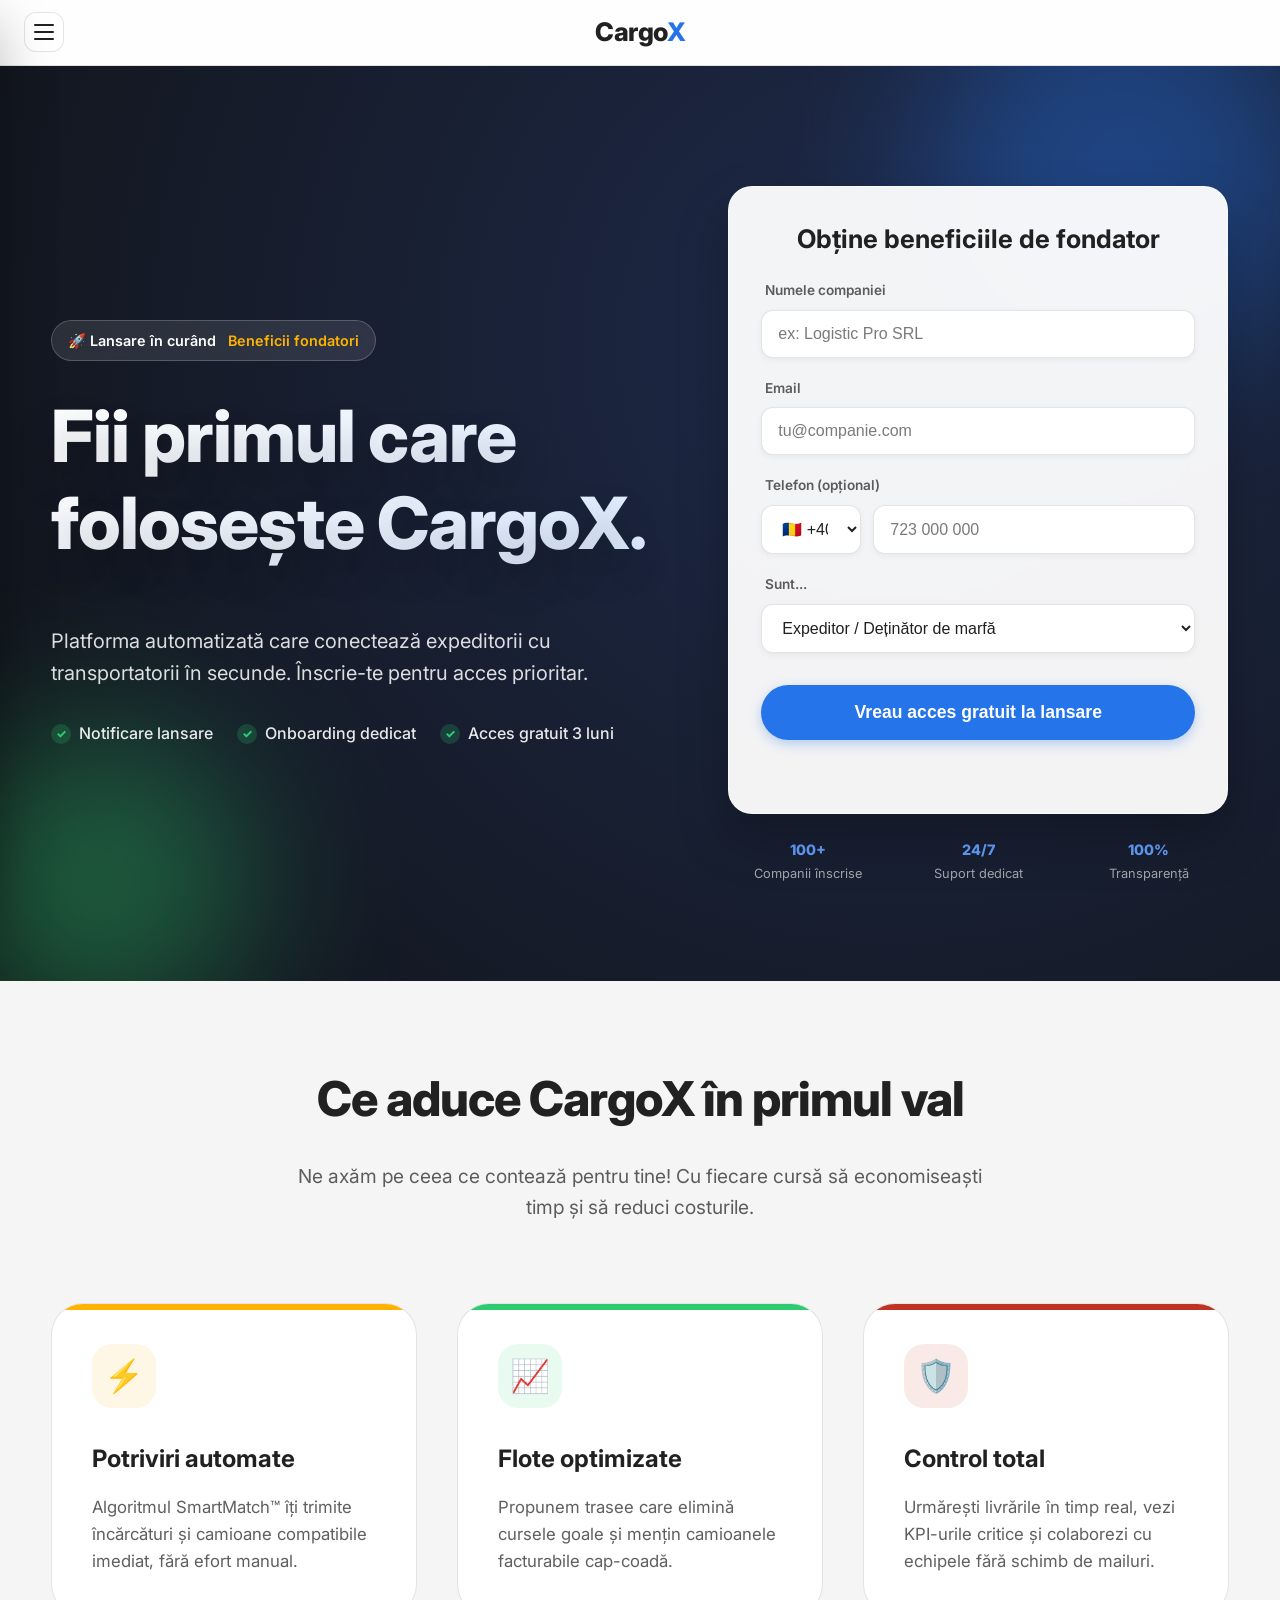
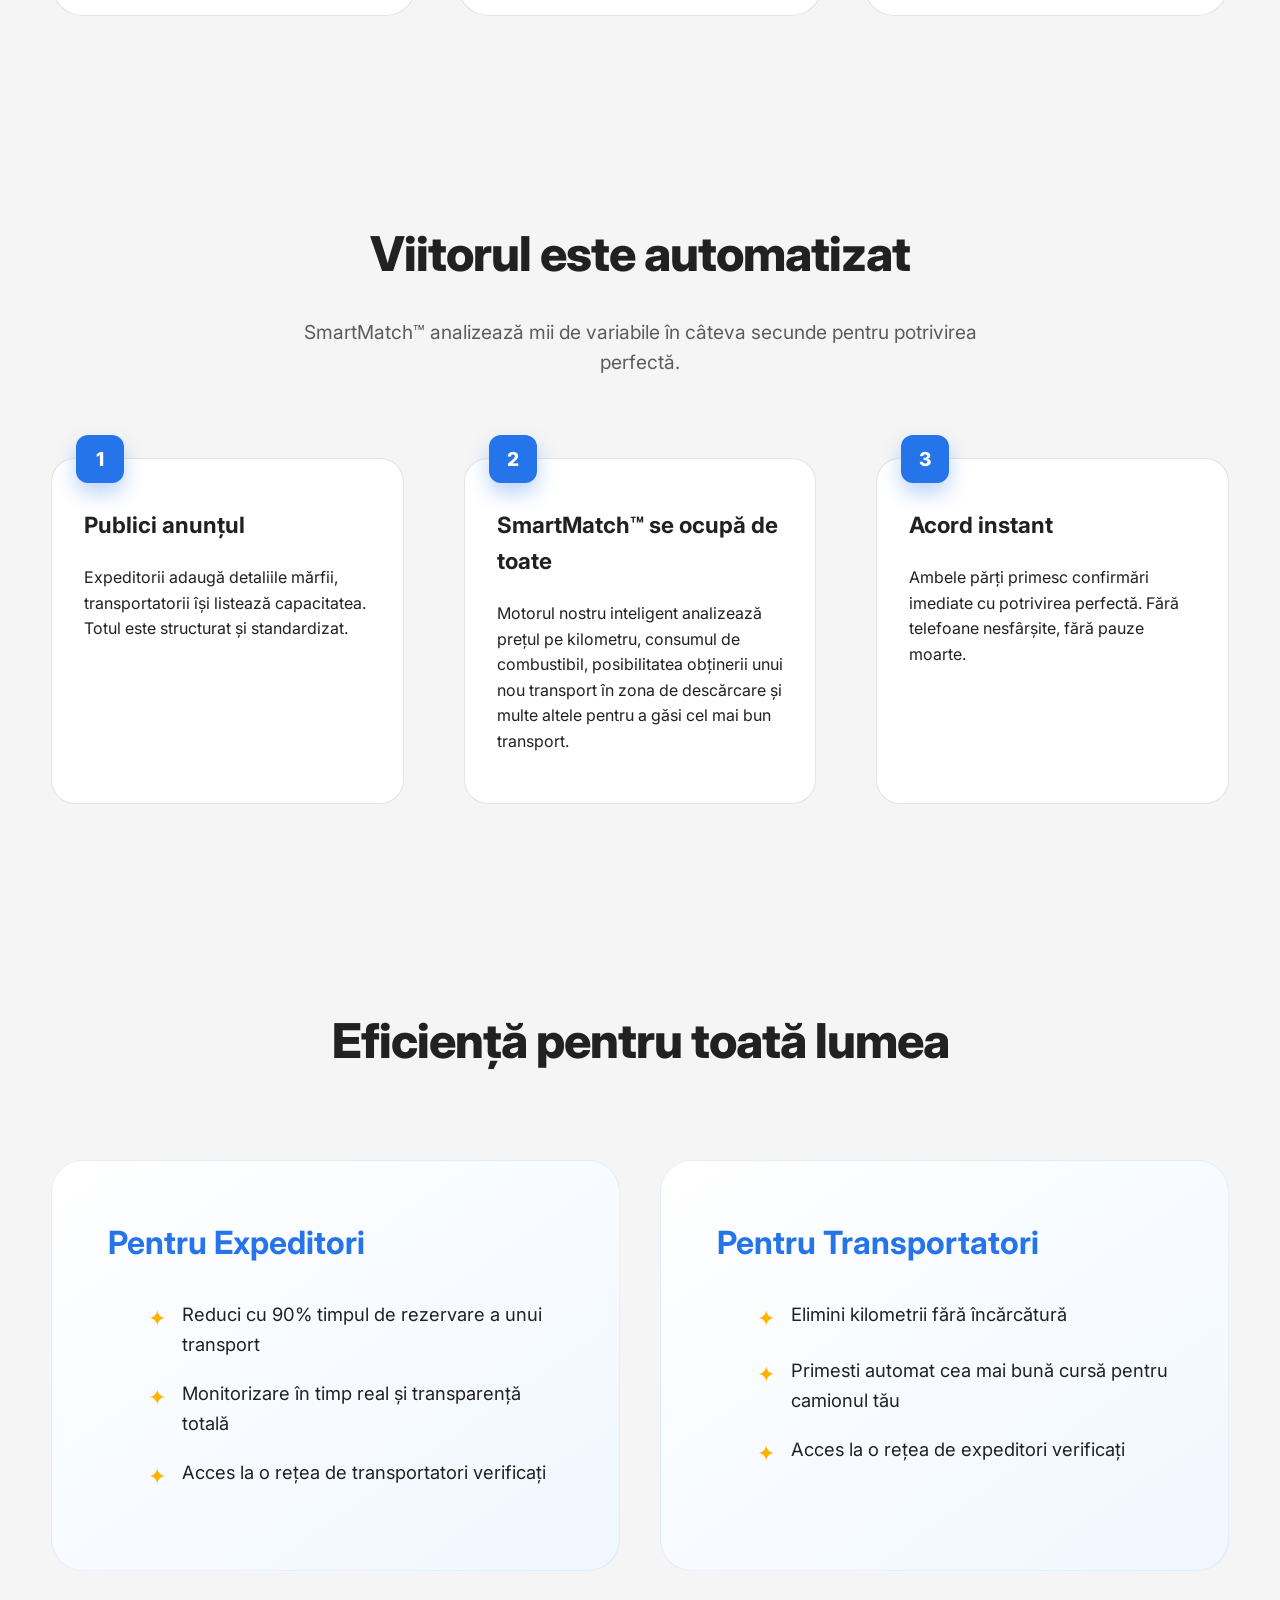
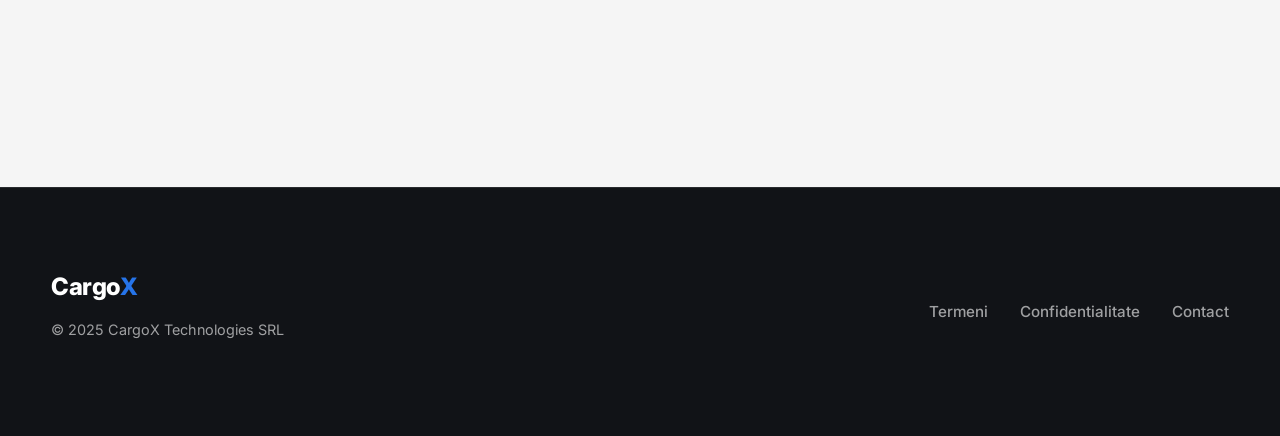
==== commit c65a5aa3: "Solve navbar." ====
--- a/index.html
+++ b/index.html
@@ -10,26 +10,26 @@
     <link href="https://fonts.googleapis.com/css2?family=Inter:wght@400;500;600;700;800&display=swap" rel="stylesheet">
     <link rel="stylesheet" href="style.css">
 </head>
-<body data-theme="light">
+<body data-theme="light" data-page="landing">
     <header class="site-header">
         <button class="menu-toggle" id="menu-toggle" type="button" aria-label="Deschide meniul" aria-pressed="false">
             <span class="menu-bar"></span>
             <span class="menu-bar"></span>
             <span class="menu-bar"></span>
         </button>
-        <a href="#top" class="logo" data-scroll-target="body">Cargo<span>X</span></a>
+        <a href="index.html#top" class="logo" data-scroll-target="body">Cargo<span>X</span></a>
     </header>
 
     <nav class="side-menu" id="side-menu" aria-hidden="true">
         <div class="side-menu-header">
-            <a href="#top" class="logo" data-scroll-target="body">Cargo<span>X</span></a>
+            <a href="index.html#top" class="logo" data-scroll-target="body">Cargo<span>X</span></a>
             <button class="menu-close" id="menu-close" aria-label="Închide meniul">×</button>
         </div>
         <ul>
-            <li><a href="#top" data-scroll-target="#top">Înscrie-te</a></li>
-            <li><a href="#how-it-works" data-scroll-target="#how-it-works">Cum funcționează</a></li>
-            <li><a href="#benefits" data-scroll-target="#benefits">Beneficii</a></li>
-            <li><a href="#contact" data-scroll-target="footer">Contact</a></li>
+            <li><a href="index.html#top" data-scroll-target="#top">Înscrie-te</a></li>
+            <li><a href="index.html#how-it-works" data-scroll-target="#how-it-works">Cum funcționează</a></li>
+            <li><a href="index.html#benefits" data-scroll-target="#benefits">Beneficii</a></li>
+            <li><a href="contact.html">Contact</a></li>
         </ul>
         <div class="side-menu-footer">
             <span class="side-menu-footer-label">Tema</span>
@@ -80,6 +80,12 @@
                                     <option value="+49">🇩🇪 +49</option>
                                     <option value="+33">🇫🇷 +33</option>
                                     <option value="+44">🇬🇧 +44</option>
+                                    <option value="+34">🇪🇸 +34</option>
+                                    <option value="+39">🇮🇹 +39</option>
+                                    <option value="+48">🇵🇱 +48</option>
+                                    <option value="+43">🇦🇹 +43</option>
+                                    <option value="+420">🇨🇿 +420</option>
+                                    <option value="+421">🇸🇰 +421</option>
                                 </select>
                                 <input id="phone" name="phone" type="tel" placeholder="723 000 000">
                             </div>
@@ -202,196 +208,6 @@
         </div>
     </footer>
 
-    <script>
-        const scrollLinks = document.querySelectorAll('[data-scroll-target]');
-        const revealItems = document.querySelectorAll('.reveal-on-scroll');
-        const menuToggle = document.getElementById('menu-toggle');
-        const menuClose = document.getElementById('menu-close');
-        const sideMenu = document.getElementById('side-menu');
-        const menuOverlay = document.getElementById('menu-overlay');
-        const themeToggle = document.getElementById('theme-toggle');
-        const leadForm = document.getElementById('lead-form');
-        const leadStatus = document.getElementById('lead-status');
-        const mobileCta = document.querySelector('.mobile-sticky-cta');
-        
-        const THEME_KEY = 'cargox-theme';
-        const prefersDark = window.matchMedia('(prefers-color-scheme: dark)');
-        const initialTheme = localStorage.getItem(THEME_KEY) || (prefersDark.matches ? 'dark' : 'light');
-        const header = document.querySelector('.site-header');
-        const SHEETDB_ENDPOINT = 'https://sheetdb.io/api/v1/n5v5ji1jvb401'; // TODO: replace with your SheetDB API URL
-
-        function applyTheme(theme) {
-            const isDark = theme === 'dark';
-            document.body.dataset.theme = theme;
-            if (themeToggle) {
-                themeToggle.setAttribute('aria-pressed', isDark.toString());
-                themeToggle.setAttribute('aria-label', isDark ? 'Comută pe modul luminos' : 'Comută pe modul întunecat');
-            }
-        }
-
-        applyTheme(initialTheme);
-
-        if (themeToggle) {
-            themeToggle.addEventListener('click', () => {
-                const nextTheme = document.body.dataset.theme === 'dark' ? 'light' : 'dark';
-                localStorage.setItem(THEME_KEY, nextTheme);
-                applyTheme(nextTheme);
-            });
-        }
-
-        const handlePrefersChange = (event) => {
-            if (!localStorage.getItem(THEME_KEY)) {
-                applyTheme(event.matches ? 'dark' : 'light');
-            }
-        };
-
-        if (prefersDark.addEventListener) {
-            prefersDark.addEventListener('change', handlePrefersChange);
-        }
-
-        const revealObserver = new IntersectionObserver((entries, observer) => {
-            entries.forEach(entry => {
-                if (entry.isIntersecting) {
-                    entry.target.classList.add('is-visible');
-                    // Optional: Unobserve if you only want it to animate once
-                    observer.unobserve(entry.target);
-                }
-            });
-        }, { threshold: 0.1, rootMargin: '0px 0px -20px 0px' });
-
-        revealItems.forEach(item => revealObserver.observe(item));
-
-        // Observer for mobile CTA
-        if (mobileCta) {
-            const heroObserver = new IntersectionObserver((entries) => {
-                entries.forEach(entry => {
-                    if (!entry.isIntersecting) {
-                        mobileCta.classList.add('is-visible');
-                    } else {
-                        mobileCta.classList.remove('is-visible');
-                    }
-                });
-            }, { rootMargin: '-100px 0px 0px 0px' });
-            
-            const hero = document.querySelector('.hero');
-            if(hero) heroObserver.observe(hero);
-        }
-
-        function smoothScrollTo(selector) {
-            const target = document.querySelector(selector);
-            if (!target) return;
-            const headerHeight = header ? header.offsetHeight : 0;
-            const targetPosition = target.getBoundingClientRect().top + window.pageYOffset;
-            const offsetPosition = Math.max(targetPosition - headerHeight - 16, 0);
-
-            window.scrollTo({
-                top: offsetPosition,
-                behavior: 'smooth'
-            });
-        }
-
-        function setMenuState(isOpen) {
-            if (!sideMenu || !menuToggle || !menuOverlay) return;
-            sideMenu.classList.toggle('open', isOpen);
-            menuOverlay.classList.toggle('open', isOpen);
-            menuToggle.classList.toggle('open', isOpen);
-            menuToggle.setAttribute('aria-pressed', isOpen.toString());
-            sideMenu.setAttribute('aria-hidden', (!isOpen).toString());
-            menuOverlay.setAttribute('aria-hidden', (!isOpen).toString());
-            document.body.classList.toggle('menu-open', isOpen);
-        }
-
-        menuToggle?.addEventListener('click', () => {
-            const nextState = !sideMenu?.classList.contains('open');
-            setMenuState(nextState);
-        });
-
-        menuClose?.addEventListener('click', () => setMenuState(false));
-        menuOverlay?.addEventListener('click', () => setMenuState(false));
-
-        document.addEventListener('keydown', (event) => {
-            if (event.key === 'Escape') setMenuState(false);
-        });
-
-        if (sideMenu) {
-            sideMenu.querySelectorAll('[data-scroll-target]').forEach(link => {
-                link.addEventListener('click', () => setMenuState(false));
-            });
-        }
-
-        scrollLinks.forEach(link => {
-            link.addEventListener('click', (event) => {
-                event.preventDefault();
-                const targetSelector = link.dataset.scrollTarget;
-                if (targetSelector) smoothScrollTo(targetSelector);
-            });
-        });
-
-        function simulateSubmission(formElement, statusElement) {
-            formElement.addEventListener('submit', async (event) => {
-                event.preventDefault();
-                const formData = new FormData(formElement);
-                // Get all entries except phone fields (phone and phone-prefix are optional)
-                const requiredFields = ['company', 'email', 'role'];
-                const hasEmpty = requiredFields.some(fieldName => {
-                    const value = formData.get(fieldName);
-                    return !value || !String(value).trim();
-                });
-                if (hasEmpty) {
-                    statusElement.textContent = 'Te rugăm să completezi toate câmpurile obligatorii.';
-                    statusElement.style.color = '#d32f2f';
-                    return;
-                }
-                // Prepare data for SheetDB (column names must match the Google Sheet header)
-                const phonePrefix = (formData.get('phone-prefix') || '').trim();
-                const phoneNumber = (formData.get('phone') || '').trim();
-                const payload = {
-                    data: [{
-                        Company: (formData.get('company') || '').trim(),
-                        Email: (formData.get('email') || '').trim(),
-                        Phone: [phonePrefix, phoneNumber].filter(Boolean).join(' ').trim(),
-                        Role: formData.get('role'),
-                        SubmittedAt: new Date().toISOString()
-                    }]
-                };
-
-                // Add loading state
-                const btn = formElement.querySelector('button[type="submit"]');
-                const originalText = btn.textContent;
-                btn.textContent = 'Se trimite...';
-                btn.disabled = true;
-                statusElement.style.color = 'var(--muted)';
-                statusElement.textContent = 'Trimitem datele către Google Sheets...';
-
-                try {
-                    const response = await fetch(SHEETDB_ENDPOINT, {
-                        method: 'POST',
-                        headers: { 'Content-Type': 'application/json' },
-                        body: JSON.stringify(payload)
-                    });
-                    const result = await response.json();
-
-                    if (!response.ok || !(result?.created >= 1)) {
-                        throw new Error('SheetDB submission failed');
-                    }
-
-                    statusElement.style.color = 'var(--green)';
-                    statusElement.textContent = 'Mulțumim! Te-am adăugat pe lista de priorități.';
-                    formElement.reset();
-                } catch (error) {
-                    console.error(error);
-                    statusElement.style.color = '#d32f2f';
-                    statusElement.textContent = 'Ups! Nu am reușit să salvăm datele. Încearcă din nou.';
-                } finally {
-                    btn.textContent = originalText;
-                    btn.disabled = false;
-                }
-            });
-        }
-
-        if(leadForm && leadStatus) {
-             simulateSubmission(leadForm, leadStatus);
-        }
-    </script>
+    <script src="app.js" defer></script>
 </body>
 </html>
--- a/style.css
+++ b/style.css
@@ -514,31 +514,50 @@
     margin-left: 4px;
 }
 
-input, select {
+input, select, textarea {
     width: 100%;
     padding: 14px 16px;
     border-radius: 12px;
-    border: 2px solid transparent;
-    background: var(--light);
+    border: 1px solid var(--line);
+    background: var(--white);
     font-size: 1rem;
     transition: all 0.2s ease;
     color: var(--dark);
-}
-
-[data-theme="dark"] input, [data-theme="dark"] select {
-    background: rgba(0,0,0,0.2);
-    border-color: rgba(255,255,255,0.1);
-}
-
-input:focus, select:focus {
+    box-shadow: 0 2px 6px rgba(15,19,23,0.05);
+}
+
+[data-theme="dark"] input, 
+[data-theme="dark"] select,
+[data-theme="dark"] textarea {
+    background: rgba(255,255,255,0.05);
+    border-color: rgba(255,255,255,0.12);
+    color: #fff;
+}
+
+input::placeholder,
+textarea::placeholder {
+    color: rgba(33,33,33,0.6);
+}
+
+[data-theme="dark"] input::placeholder,
+[data-theme="dark"] textarea::placeholder {
+    color: rgba(255,255,255,0.5);
+}
+
+input:focus, 
+select:focus,
+textarea:focus {
     background: var(--white);
     border-color: var(--blue);
     outline: none;
     box-shadow: 0 0 0 4px rgba(38,116,233,0.1);
 }
 
-[data-theme="dark"] input:focus {
-    background: #000;
+[data-theme="dark"] input:focus,
+[data-theme="dark"] select:focus,
+[data-theme="dark"] textarea:focus {
+    background: rgba(255,255,255,0.08);
+    box-shadow: 0 0 0 4px rgba(38,116,233,0.2);
 }
 
 .phone-fields {
@@ -851,6 +870,152 @@
     border-radius: 999px;
 }
 
+/* SECONDARY / STATIC PAGES */
+.secondary-page {
+    width: min(960px, 92vw);
+    margin: 120px auto;
+    display: flex;
+    flex-direction: column;
+    gap: 32px;
+}
+
+.page-hero,
+.page-section {
+    background: var(--white);
+    border: 1px solid var(--line);
+    border-radius: 32px;
+    padding: clamp(32px, 6vw, 64px);
+    box-shadow: var(--shadow-md);
+}
+
+[data-theme="dark"] .page-hero,
+[data-theme="dark"] .page-section {
+    background: #15171c;
+    border-color: rgba(255,255,255,0.08);
+}
+
+.page-hero .eyebrow {
+    display: inline-flex;
+    align-items: center;
+    gap: 8px;
+    font-size: 0.9rem;
+    font-weight: 600;
+    letter-spacing: 0.04em;
+    text-transform: uppercase;
+    color: var(--blue);
+    background: rgba(38,116,233,0.1);
+    padding: 6px 14px;
+    border-radius: 999px;
+    margin-bottom: 18px;
+}
+
+.page-hero h1 {
+    margin: 0 0 16px;
+    font-size: clamp(2.4rem, 5vw, 3.4rem);
+    line-height: 1.15;
+}
+
+.page-hero p {
+    font-size: 1.1rem;
+    color: var(--muted);
+    margin: 0;
+    max-width: 640px;
+}
+
+.page-hero-actions {
+    margin-top: 28px;
+    display: flex;
+    flex-wrap: wrap;
+    gap: 16px;
+}
+
+.back-link {
+    display: inline-flex;
+    align-items: center;
+    gap: 8px;
+    font-weight: 600;
+    color: var(--blue);
+}
+
+.page-grid {
+    display: grid;
+    grid-template-columns: repeat(auto-fit, minmax(240px, 1fr));
+    gap: 24px;
+}
+
+.page-card {
+    border: 1px solid var(--line);
+    border-radius: 24px;
+    padding: 24px 28px;
+    background: var(--white);
+    box-shadow: var(--shadow-sm);
+    display: flex;
+    flex-direction: column;
+    gap: 12px;
+}
+
+[data-theme="dark"] .page-card {
+    background: rgba(21,23,28,0.95);
+    border-color: rgba(255,255,255,0.06);
+}
+
+.page-card strong {
+    font-size: 1rem;
+    color: var(--dark);
+}
+
+[data-theme="dark"] .page-card strong {
+    color: #fff;
+}
+
+.page-card p {
+    margin: 0;
+    color: var(--muted);
+}
+
+.page-card a {
+    color: var(--blue);
+    font-weight: 600;
+}
+
+.page-section h2 {
+    margin-top: 2.5rem;
+    font-size: 1.4rem;
+}
+
+.page-section h2:first-of-type {
+    margin-top: 0;
+}
+
+.page-section p, 
+.page-section ul {
+    color: var(--muted);
+}
+
+.page-section ul {
+    padding-left: 1.2rem;
+}
+
+.page-section li {
+    margin-bottom: 0.5rem;
+}
+
+.page-actions {
+    display: flex;
+    flex-wrap: wrap;
+    gap: 12px;
+}
+
+@media (max-width: 640px) {
+    .secondary-page {
+        margin-top: 96px;
+    }
+    .page-hero,
+    .page-section {
+        padding: 24px;
+    }
+}
+
 .mobile-sticky-cta.btn.primary:hover,
 .mobile-sticky-cta.btn.primary:focus,
 .mobile-sticky-cta.btn.primary:focus-visible,
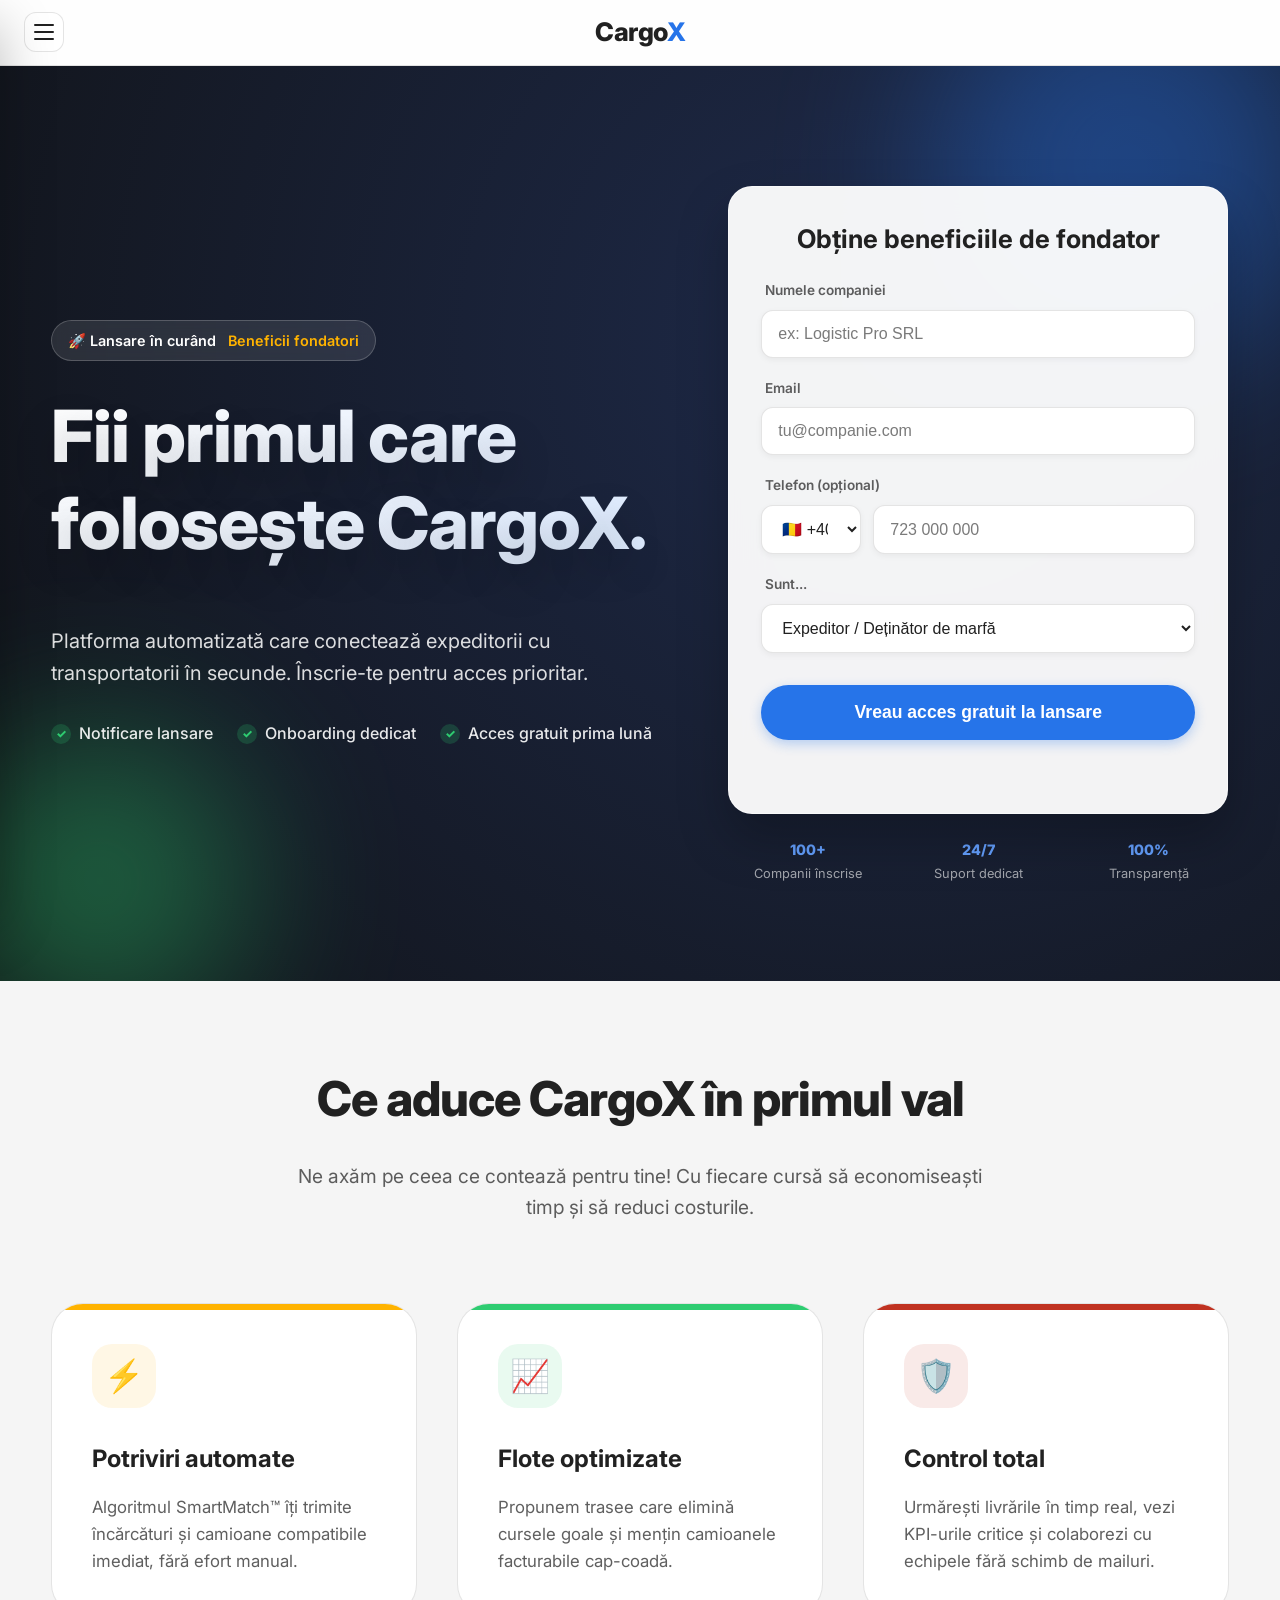
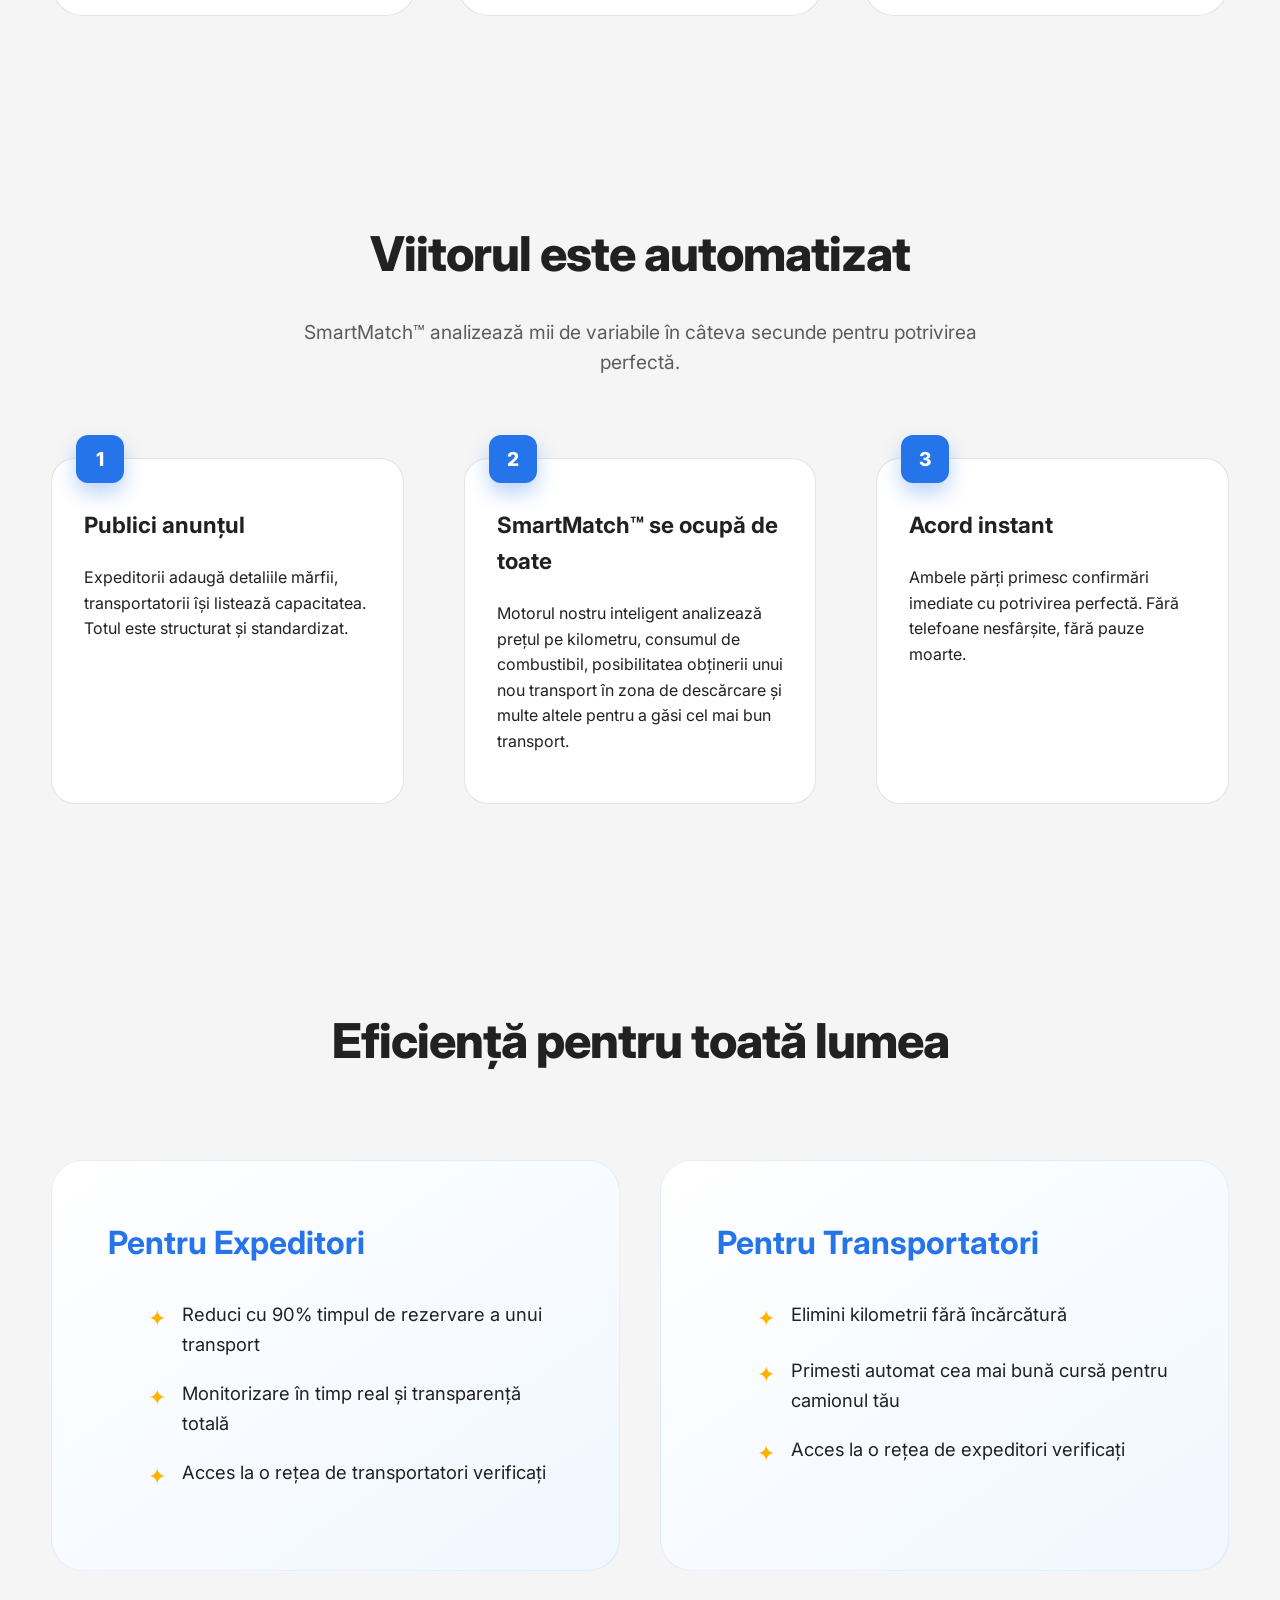
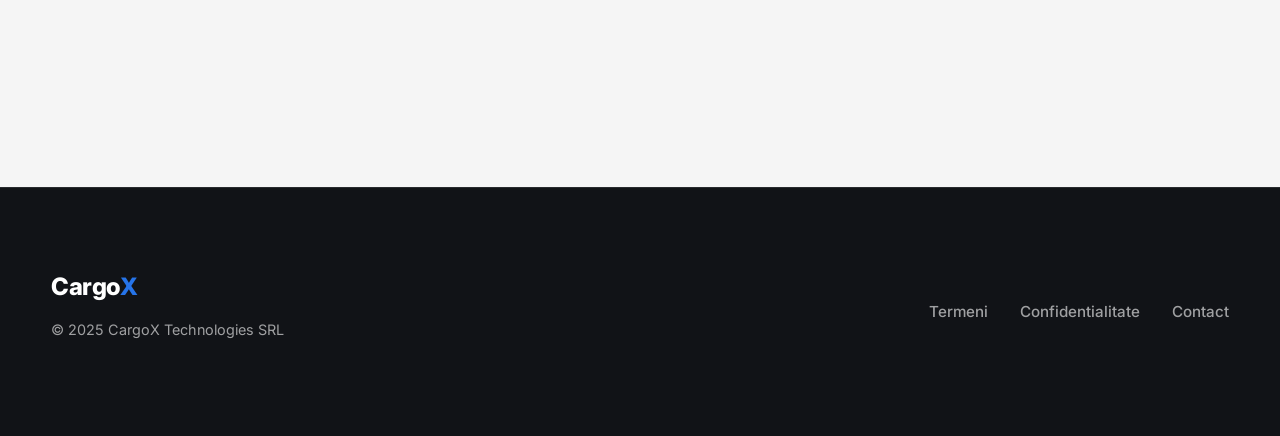
==== commit 624d618f: "Prima luna." ====
--- a/index.html
+++ b/index.html
@@ -57,7 +57,7 @@
                     <ul class="hero-benefits delay-300 reveal-on-scroll">
                         <li>Notificare lansare</li>
                         <li>Onboarding dedicat</li>
-                        <li>Acces gratuit 3 luni</li>
+                        <li>Acces gratuit prima lună</li>
                     </ul>
                 </div>
                 
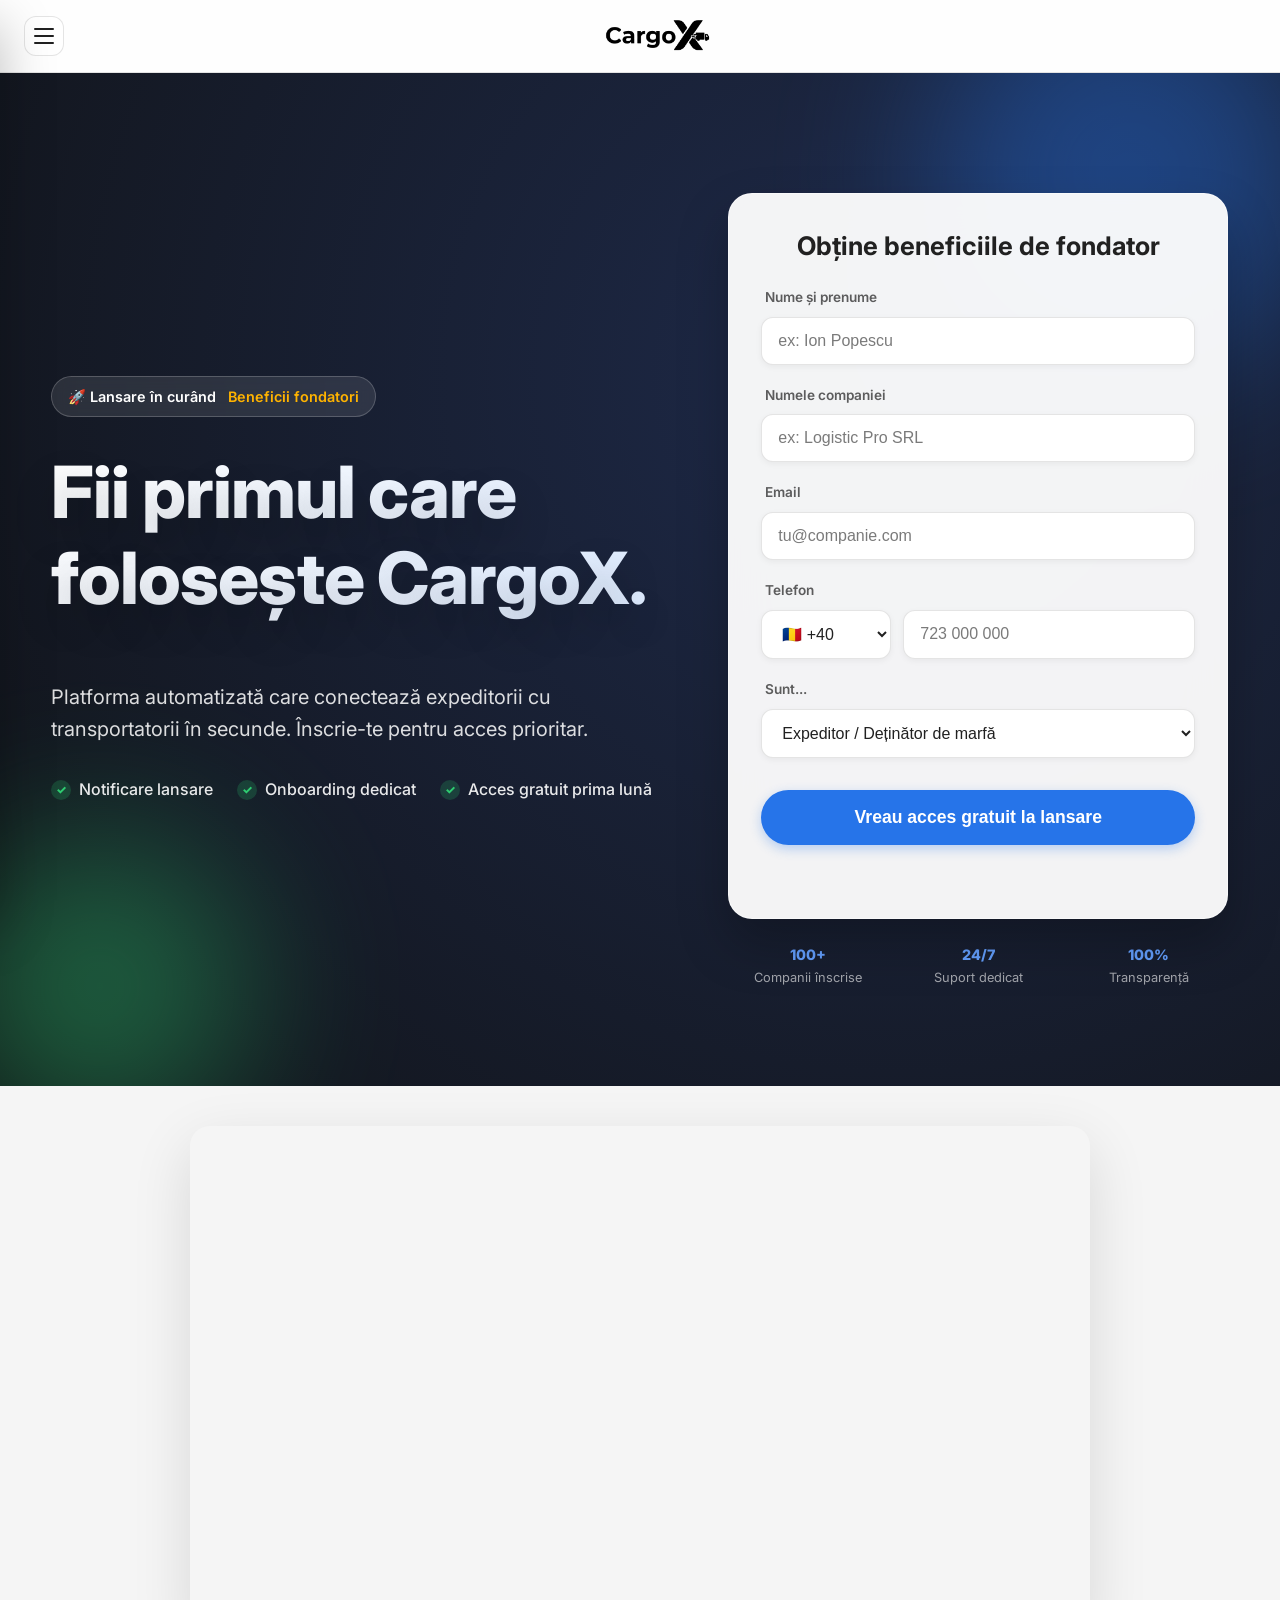
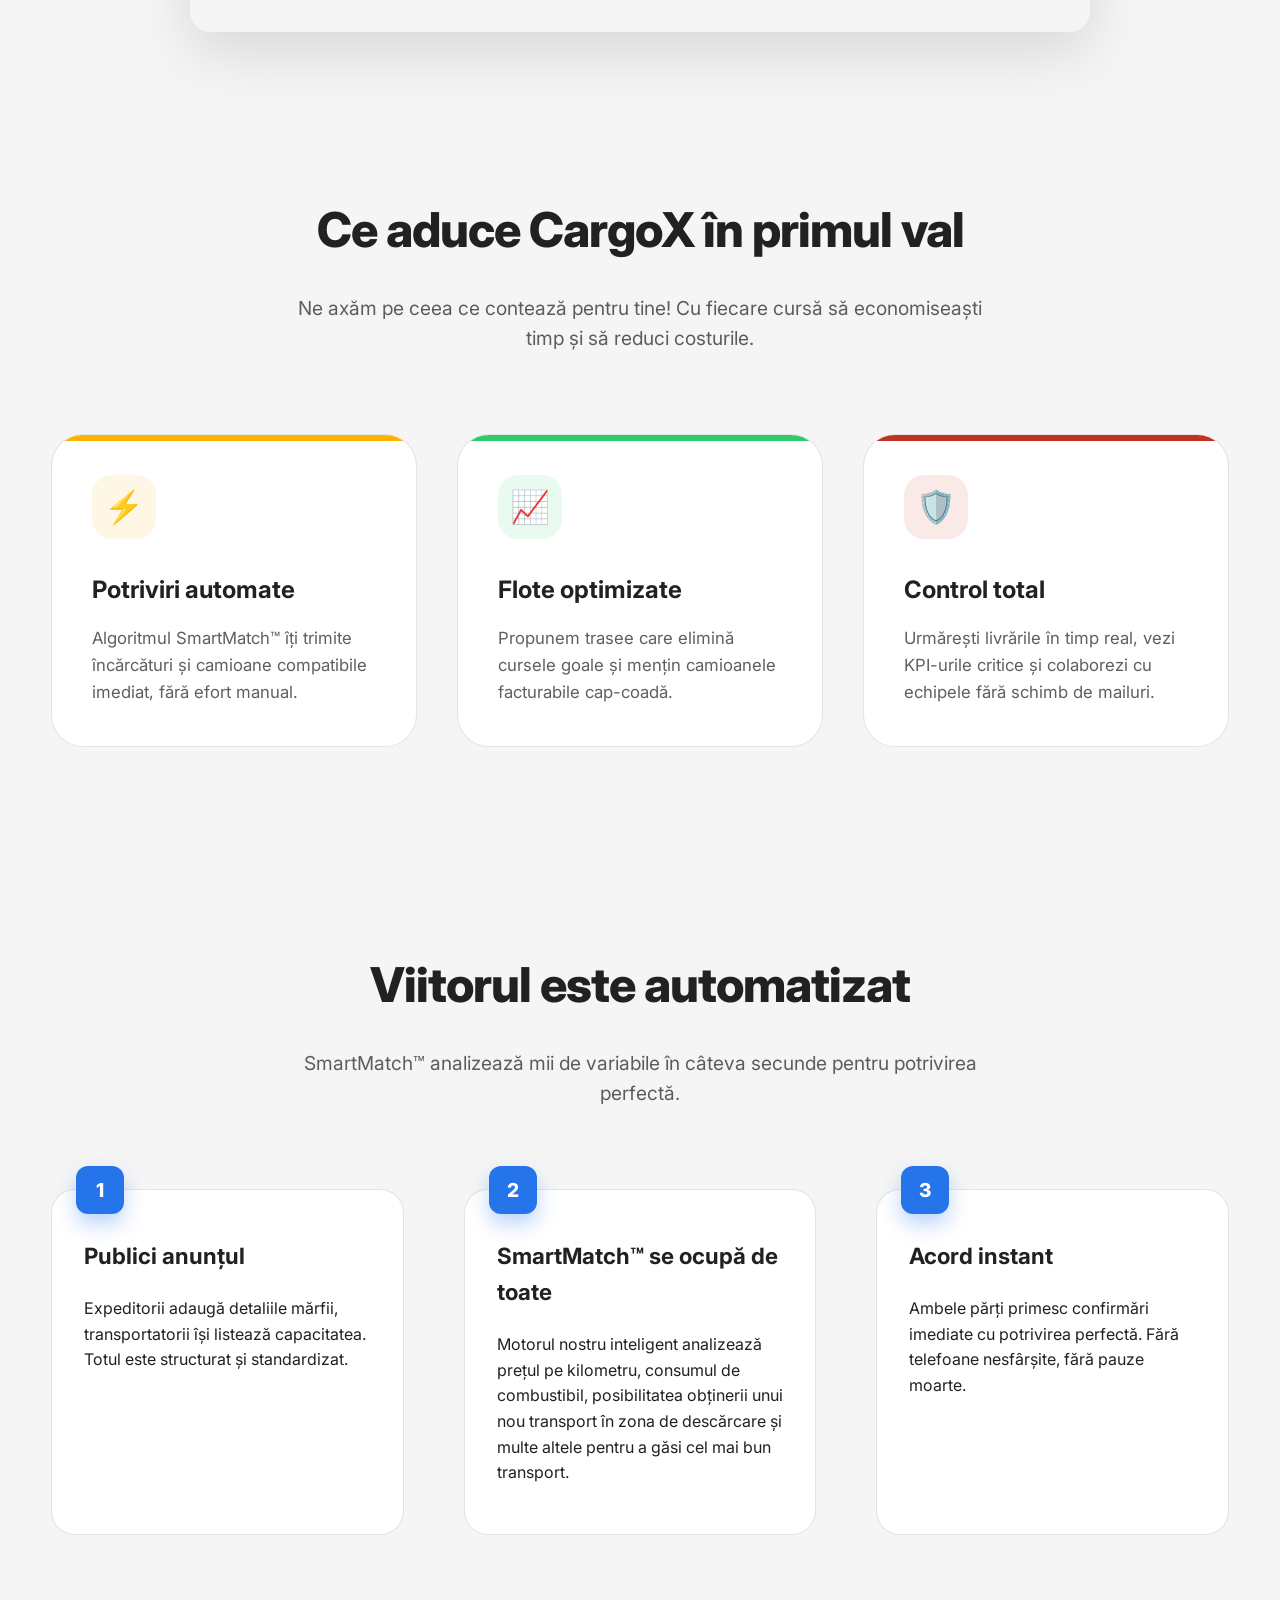
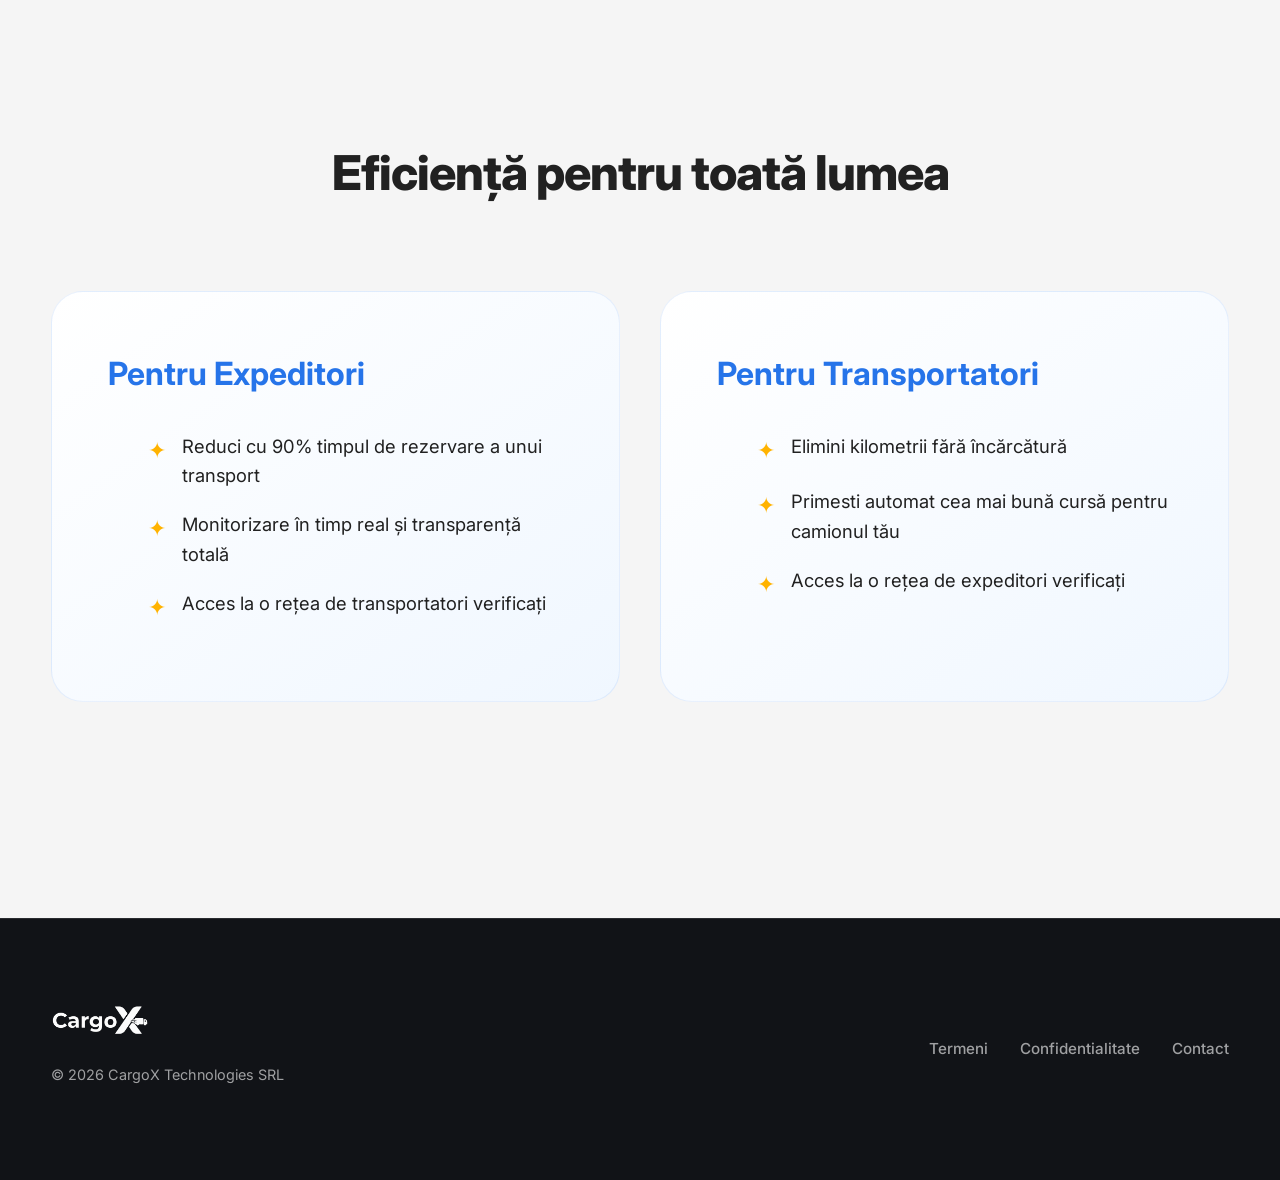
==== commit 3d56a2e6: "Add video and logo." ====
--- a/index.html
+++ b/index.html
@@ -8,7 +8,8 @@
     <link rel="preconnect" href="https://fonts.googleapis.com">
     <link rel="preconnect" href="https://fonts.gstatic.com" crossorigin>
     <link href="https://fonts.googleapis.com/css2?family=Inter:wght@400;500;600;700;800&display=swap" rel="stylesheet">
-    <link rel="stylesheet" href="style.css">
+    <link rel="icon" type="image/png" href="X.png">
+    <link rel="stylesheet" href="style.css?v=3">
 </head>
 <body data-theme="light" data-page="landing">
     <header class="site-header">
@@ -17,12 +18,12 @@
             <span class="menu-bar"></span>
             <span class="menu-bar"></span>
         </button>
-        <a href="index.html#top" class="logo" data-scroll-target="body">Cargo<span>X</span></a>
+        <a href="index.html#top" class="logo" data-scroll-target="body"><img src="X_negru.png" alt="CargoX" class="logo-img logo-img--light"><img src="X_alb.png" alt="CargoX" class="logo-img logo-img--dark"></a>
     </header>
 
     <nav class="side-menu" id="side-menu" aria-hidden="true">
         <div class="side-menu-header">
-            <a href="index.html#top" class="logo" data-scroll-target="body">Cargo<span>X</span></a>
+            <a href="index.html#top" class="logo" data-scroll-target="body"><img src="X_negru.png" alt="CargoX" class="logo-img logo-img--light"><img src="X_alb.png" alt="CargoX" class="logo-img logo-img--dark"></a>
             <button class="menu-close" id="menu-close" aria-label="Închide meniul">×</button>
         </div>
         <ul>
@@ -65,6 +66,10 @@
                     <form class="lead-form" id="lead-form" method="post">
                         <h3>Obține beneficiile de fondator</h3>
                         <div class="input-group">
+                            <label for="fullname">Nume și prenume</label>
+                            <input id="fullname" name="fullname" type="text" placeholder="ex: Ion Popescu" required>
+                        </div>
+                        <div class="input-group">
                             <label for="company">Numele companiei</label>
                             <input id="company" name="company" type="text" placeholder="ex: Logistic Pro SRL" required>
                         </div>
@@ -73,26 +78,205 @@
                             <input id="email" name="email" type="email" placeholder="tu@companie.com" required>
                         </div>
                         <div class="input-group">
-                            <label for="phone">Telefon (opțional)</label>
+                            <label for="phone">Telefon</label>
                             <div class="phone-fields">
-                                <select id="phone-prefix" name="phone-prefix" aria-label="Prefix">
-                                    <option value="+40">🇷🇴 +40</option>
+                                <select id="phone-prefix" name="phone-prefix" aria-label="Prefix țară" required>
+                                    <option value="+40" selected>🇷🇴 +40</option>
+                                    <option value="+355">🇦🇱 +355</option>
+                                    <option value="+213">🇩🇿 +213</option>
+                                    <option value="+376">🇦🇩 +376</option>
+                                    <option value="+244">🇦🇴 +244</option>
+                                    <option value="+54">🇦🇷 +54</option>
+                                    <option value="+374">🇦🇲 +374</option>
+                                    <option value="+61">🇦🇺 +61</option>
+                                    <option value="+43">🇦🇹 +43</option>
+                                    <option value="+994">🇦🇿 +994</option>
+                                    <option value="+973">🇧🇭 +973</option>
+                                    <option value="+880">🇧🇩 +880</option>
+                                    <option value="+375">🇧🇾 +375</option>
+                                    <option value="+32">🇧🇪 +32</option>
+                                    <option value="+501">🇧🇿 +501</option>
+                                    <option value="+229">🇧🇯 +229</option>
+                                    <option value="+975">🇧🇹 +975</option>
+                                    <option value="+591">🇧🇴 +591</option>
+                                    <option value="+387">🇧🇦 +387</option>
+                                    <option value="+267">🇧🇼 +267</option>
+                                    <option value="+55">🇧🇷 +55</option>
+                                    <option value="+673">🇧🇳 +673</option>
+                                    <option value="+359">🇧🇬 +359</option>
+                                    <option value="+226">🇧🇫 +226</option>
+                                    <option value="+257">🇧🇮 +257</option>
+                                    <option value="+855">🇰🇭 +855</option>
+                                    <option value="+237">🇨🇲 +237</option>
+                                    <option value="+1">🇨🇦 +1</option>
+                                    <option value="+238">🇨🇻 +238</option>
+                                    <option value="+235">🇹🇩 +235</option>
+                                    <option value="+56">🇨🇱 +56</option>
+                                    <option value="+86">🇨🇳 +86</option>
+                                    <option value="+357">🇨🇾 +357</option>
+                                    <option value="+420">🇨🇿 +420</option>
+                                    <option value="+57">🇨🇴 +57</option>
+                                    <option value="+269">🇰🇲 +269</option>
+                                    <option value="+243">🇨🇩 +243</option>
+                                    <option value="+242">🇨🇬 +242</option>
+                                    <option value="+506">🇨🇷 +506</option>
+                                    <option value="+385">🇭🇷 +385</option>
+                                    <option value="+53">🇨🇺 +53</option>
+                                    <option value="+45">🇩🇰 +45</option>
+                                    <option value="+253">🇩🇯 +253</option>
+                                    <option value="+20">🇪🇬 +20</option>
+                                    <option value="+593">🇪🇨 +593</option>
+                                    <option value="+291">🇪🇷 +291</option>
+                                    <option value="+372">🇪🇪 +372</option>
+                                    <option value="+251">🇪🇹 +251</option>
+                                    <option value="+679">🇫🇯 +679</option>
+                                    <option value="+358">🇫🇮 +358</option>
+                                    <option value="+33">🇫🇷 +33</option>
+                                    <option value="+241">🇬🇦 +241</option>
+                                    <option value="+220">🇬🇲 +220</option>
+                                    <option value="+995">🇬🇪 +995</option>
                                     <option value="+49">🇩🇪 +49</option>
-                                    <option value="+33">🇫🇷 +33</option>
+                                    <option value="+233">🇬🇭 +233</option>
+                                    <option value="+350">🇬🇮 +350</option>
+                                    <option value="+30">🇬🇷 +30</option>
+                                    <option value="+502">🇬🇹 +502</option>
+                                    <option value="+224">🇬🇳 +224</option>
+                                    <option value="+245">🇬🇼 +245</option>
+                                    <option value="+592">🇬🇾 +592</option>
+                                    <option value="+509">🇭🇹 +509</option>
+                                    <option value="+504">🇭🇳 +504</option>
+                                    <option value="+852">🇭🇰 +852</option>
+                                    <option value="+36">🇭🇺 +36</option>
+                                    <option value="+354">🇮🇸 +354</option>
+                                    <option value="+91">🇮🇳 +91</option>
+                                    <option value="+62">🇮🇩 +62</option>
+                                    <option value="+98">🇮🇷 +98</option>
+                                    <option value="+964">🇮🇶 +964</option>
+                                    <option value="+353">🇮🇪 +353</option>
+                                    <option value="+972">🇮🇱 +972</option>
+                                    <option value="+39">🇮🇹 +39</option>
+                                    <option value="+225">🇨🇮 +225</option>
+                                    <option value="+81">🇯🇵 +81</option>
+                                    <option value="+962">🇯🇴 +962</option>
+                                    <option value="+7">🇰🇿 +7</option>
+                                    <option value="+254">🇰🇪 +254</option>
+                                    <option value="+686">🇰🇮 +686</option>
+                                    <option value="+383">🇽🇰 +383</option>
+                                    <option value="+965">🇰🇼 +965</option>
+                                    <option value="+996">🇰🇬 +996</option>
+                                    <option value="+856">🇱🇦 +856</option>
+                                    <option value="+371">🇱🇻 +371</option>
+                                    <option value="+961">🇱🇧 +961</option>
+                                    <option value="+266">🇱🇸 +266</option>
+                                    <option value="+231">🇱🇷 +231</option>
+                                    <option value="+218">🇱🇾 +218</option>
+                                    <option value="+423">🇱🇮 +423</option>
+                                    <option value="+370">🇱🇹 +370</option>
+                                    <option value="+352">🇱🇺 +352</option>
+                                    <option value="+853">🇲🇴 +853</option>
+                                    <option value="+261">🇲🇬 +261</option>
+                                    <option value="+265">🇲🇼 +265</option>
+                                    <option value="+60">🇲🇾 +60</option>
+                                    <option value="+960">🇲🇻 +960</option>
+                                    <option value="+223">🇲🇱 +223</option>
+                                    <option value="+356">🇲🇹 +356</option>
+                                    <option value="+692">🇲🇭 +692</option>
+                                    <option value="+596">🇲🇶 +596</option>
+                                    <option value="+222">🇲🇷 +222</option>
+                                    <option value="+230">🇲🇺 +230</option>
+                                    <option value="+52">🇲🇽 +52</option>
+                                    <option value="+691">🇫🇲 +691</option>
+                                    <option value="+373">🇲🇩 +373</option>
+                                    <option value="+377">🇲🇨 +377</option>
+                                    <option value="+976">🇲🇳 +976</option>
+                                    <option value="+382">🇲🇪 +382</option>
+                                    <option value="+212">🇲🇦 +212</option>
+                                    <option value="+258">🇲🇿 +258</option>
+                                    <option value="+95">🇲🇲 +95</option>
+                                    <option value="+264">🇳🇦 +264</option>
+                                    <option value="+674">🇳🇷 +674</option>
+                                    <option value="+977">🇳🇵 +977</option>
+                                    <option value="+31">🇳🇱 +31</option>
+                                    <option value="+687">🇳🇨 +687</option>
+                                    <option value="+64">🇳🇿 +64</option>
+                                    <option value="+505">🇳🇮 +505</option>
+                                    <option value="+227">🇳🇪 +227</option>
+                                    <option value="+234">🇳🇬 +234</option>
+                                    <option value="+683">🇳🇺 +683</option>
+                                    <option value="+850">🇰🇵 +850</option>
+                                    <option value="+389">🇲🇰 +389</option>
+                                    <option value="+47">🇳🇴 +47</option>
+                                    <option value="+968">🇴🇲 +968</option>
+                                    <option value="+256">🇺🇬 +256</option>
+                                    <option value="+998">🇺🇿 +998</option>
+                                    <option value="+680">🇵🇼 +680</option>
+                                    <option value="+970">🇵🇸 +970</option>
+                                    <option value="+507">🇵🇦 +507</option>
+                                    <option value="+675">🇵🇬 +675</option>
+                                    <option value="+595">🇵🇾 +595</option>
+                                    <option value="+51">🇵🇪 +51</option>
+                                    <option value="+63">🇵🇭 +63</option>
+                                    <option value="+48">🇵🇱 +48</option>
+                                    <option value="+351">🇵🇹 +351</option>
+                                    <option value="+974">🇶🇦 +974</option>
                                     <option value="+44">🇬🇧 +44</option>
+                                    <option value="+250">🇷🇼 +250</option>
+                                    <option value="+7">🇷🇺 +7</option>
+                                    <option value="+685">🇼🇸 +685</option>
+                                    <option value="+378">🇸🇲 +378</option>
+                                    <option value="+239">🇸🇹 +239</option>
+                                    <option value="+966">🇸🇦 +966</option>
+                                    <option value="+221">🇸🇳 +221</option>
+                                    <option value="+381">🇷🇸 +381</option>
+                                    <option value="+248">🇸🇨 +248</option>
+                                    <option value="+232">🇸🇱 +232</option>
+                                    <option value="+65">🇸🇬 +65</option>
+                                    <option value="+421">🇸🇰 +421</option>
+                                    <option value="+386">🇸🇮 +386</option>
+                                    <option value="+252">🇸🇴 +252</option>
+                                    <option value="+211">🇸🇸 +211</option>
+                                    <option value="+27">🇿🇦 +27</option>
+                                    <option value="+82">🇰🇷 +82</option>
                                     <option value="+34">🇪🇸 +34</option>
-                                    <option value="+39">🇮🇹 +39</option>
-                                    <option value="+48">🇵🇱 +48</option>
-                                    <option value="+43">🇦🇹 +43</option>
-                                    <option value="+420">🇨🇿 +420</option>
-                                    <option value="+421">🇸🇰 +421</option>
+                                    <option value="+94">🇱🇰 +94</option>
+                                    <option value="+249">🇸🇩 +249</option>
+                                    <option value="+597">🇸🇷 +597</option>
+                                    <option value="+268">🇸🇿 +268</option>
+                                    <option value="+46">🇸🇪 +46</option>
+                                    <option value="+41">🇨🇭 +41</option>
+                                    <option value="+963">🇸🇾 +963</option>
+                                    <option value="+886">🇹🇼 +886</option>
+                                    <option value="+992">🇹🇯 +992</option>
+                                    <option value="+255">🇹🇿 +255</option>
+                                    <option value="+66">🇹🇭 +66</option>
+                                    <option value="+670">🇹🇱 +670</option>
+                                    <option value="+228">🇹🇬 +228</option>
+                                    <option value="+690">🇹🇰 +690</option>
+                                    <option value="+676">🇹🇴 +676</option>
+                                    <option value="+1">🇹🇹 +1</option>
+                                    <option value="+216">🇹🇳 +216</option>
+                                    <option value="+993">🇹🇲 +993</option>
+                                    <option value="+688">🇹🇻 +688</option>
+                                    <option value="+90">🇹🇷 +90</option>
+                                    <option value="+380">🇺🇦 +380</option>
+                                    <option value="+971">🇦🇪 +971</option>
+                                    <option value="+598">🇺🇾 +598</option>
+                                    <option value="+1">🇺🇸 +1</option>
+                                    <option value="+678">🇻🇺 +678</option>
+                                    <option value="+379">🇻🇦 +379</option>
+                                    <option value="+58">🇻🇪 +58</option>
+                                    <option value="+84">🇻🇳 +84</option>
+                                    <option value="+681">🇼🇫 +681</option>
+                                    <option value="+967">🇾🇪 +967</option>
+                                    <option value="+260">🇿🇲 +260</option>
+                                    <option value="+263">🇿🇼 +263</option>
                                 </select>
-                                <input id="phone" name="phone" type="tel" placeholder="723 000 000">
+                                <input id="phone" name="phone" type="tel" placeholder="723 000 000" required>
                             </div>
                         </div>
                         <div class="input-group">
                             <label for="role">Sunt...</label>
-                            <select id="role" name="role">
+                            <select id="role" name="role" required>
                                 <option value="Shipper">Expeditor / Deținător de marfă</option>
                                 <option value="Carrier">Transportator / Companie de transport</option>
                                 <option value="Other">Alt rol</option>
@@ -116,6 +300,13 @@
                         </div>
                     </div>
                 </div>
+            </div>
+        </section>
+
+        <!-- VIDEO SECTION – deasupra "Ce aduce CargoX în primul val" -->
+        <section class="content-section video-section reveal-on-scroll" id="video">
+            <div class="video-wrapper">
+                <iframe src="https://www.youtube.com/embed/EW2srHFP4OQ" title="Video CargoX" allow="accelerometer; autoplay; clipboard-write; encrypted-media; gyroscope; picture-in-picture" allowfullscreen></iframe>
             </div>
         </section>
 
@@ -197,8 +388,8 @@
     <footer>
         <div class="footer-content">
             <div class="footer-brand">
-                <div class="logo" style="color: white;">Cargo<span style="color: var(--blue);">X</span></div>
-                <p>© 2025 CargoX Technologies SRL</p>
+                <a href="index.html#top" class="logo logo--footer"><img src="X_alb.png" alt="CargoX" class="logo-img logo-img--footer"></a>
+                <p>© 2026 CargoX Technologies SRL</p>
             </div>
             <div class="footer-links">
                 <a href="terms.html">Termeni</a>
--- a/style.css
+++ b/style.css
@@ -102,6 +102,85 @@
     letter-spacing: -0.5px;
     position: relative;
     z-index: 2;
+    display: inline-block;
+    line-height: 1;
+}
+
+/* Keep logo link in header/menu from growing – image inside stays small */
+.site-header .logo,
+.side-menu-header .logo {
+    max-width: 90px;
+}
+
+/* Side menu logo: larger than navbar, and full hover area (padding counts as hit area) */
+.side-menu-header .logo {
+    display: flex;
+    align-items: center;
+    padding: 12px 16px;
+    min-height: 72px;
+    box-sizing: border-box;
+    max-width: 140px;
+}
+
+/* Logo image in header and side menu – both themes stacked in same place.
+   Navbar: unchanged (48px). Menu: larger (56px) and proper hit area. */
+.site-header .logo,
+.side-menu .logo {
+    position: relative;
+    display: inline-flex;
+    align-items: center;
+}
+.site-header .logo {
+    height: 48px;
+    width: 72px;
+}
+.side-menu .logo {
+    height: auto;
+    min-height: 56px;
+}
+.side-menu-header .logo {
+    height: auto;
+    min-height: 72px;
+}
+/* Navbar logo size – do not change */
+.site-header .logo img.logo-img {
+    position: absolute;
+    left: 0;
+    top: 50%;
+    transform: translateY(-50%);
+    display: block !important;
+    height: 48px !important;
+    max-height: 48px !important;
+    width: auto !important;
+    max-width: 120px !important;
+    object-fit: contain;
+}
+/* Side menu logo: bigger, and positioned inside padded area so hover covers full block */
+.side-menu .logo img.logo-img {
+    position: absolute;
+    left: 16px;
+    top: 50%;
+    transform: translateY(-50%);
+    display: block !important;
+    height: 56px !important;
+    max-height: 56px !important;
+    width: auto !important;
+    max-width: 130px !important;
+    object-fit: contain;
+}
+
+/* Light theme: show black logo, hide white. Dark theme: show white (X_alb), hide black. Same spot, just swap visibility. */
+.logo-img--dark {
+    opacity: 0;
+    pointer-events: none;
+}
+[data-theme="dark"] .logo-img--light {
+    opacity: 0;
+    pointer-events: none;
+}
+[data-theme="dark"] .logo-img--dark {
+    opacity: 1;
+    pointer-events: auto;
 }
 
 .logo span {
@@ -297,6 +376,15 @@
 
 [data-theme="dark"] .side-menu a:hover {
     background: rgba(255,255,255,0.05);
+}
+
+/* Logo in menu: no hover effect (no background/color change) */
+.side-menu-header .logo:hover {
+    background: transparent;
+    color: inherit;
+}
+[data-theme="dark"] .side-menu-header .logo:hover {
+    background: transparent;
 }
 
 .side-menu-footer {
@@ -565,7 +653,15 @@
     gap: 12px;
 }
 
-.phone-fields select { flex: 0 0 100px; }
+.phone-fields select {
+    flex: 0 0 130px; /* Mai mult spațiu pentru a afișa complet prefixul (ex: RO +40) */
+}
+
+/* Select options pe tema întunecată - să fie vizibile în dropdown */
+[data-theme="dark"] select option {
+    background-color: #1b1d22;
+    color: #ffffff;
+}
 
 .lead-form .btn.primary {
     width: 100%;
@@ -621,6 +717,32 @@
     font-size: 1.2rem;
     color: var(--muted);
     line-height: 1.6;
+}
+
+/* VIDEO SECTION – embed YouTube responsive 16:9 */
+.video-section {
+    margin-bottom: 80px;
+}
+.video-wrapper {
+    position: relative;
+    width: min(900px, 92vw);
+    margin: 0 auto;
+    border-radius: 20px;
+    overflow: hidden;
+    box-shadow: 0 20px 60px rgba(0, 0, 0, 0.12);
+}
+.video-wrapper::before {
+    content: "";
+    display: block;
+    padding-top: 56.25%; /* 16:9 */
+}
+.video-wrapper iframe {
+    position: absolute;
+    top: 0;
+    left: 0;
+    width: 100%;
+    height: 100%;
+    border: 0;
 }
 
 /* CARDS */
@@ -822,7 +944,17 @@
     gap: 40px;
 }
 
-.footer-brand .logo { color: white; font-size: 1.5rem; }
+.footer-brand .logo { font-size: 1.5rem; }
+.footer-brand .logo--footer { max-width: none; }
+/* Footer logo: always X_alb.png, larger than before */
+.logo-img--footer {
+    display: block !important;
+    height: 2.75rem;
+    max-height: 2.75rem;
+    max-width: 120px;
+    width: auto;
+    object-fit: contain;
+}
 .footer-brand p { margin-top: 12px; font-size: 0.9rem; }
 
 .footer-links {
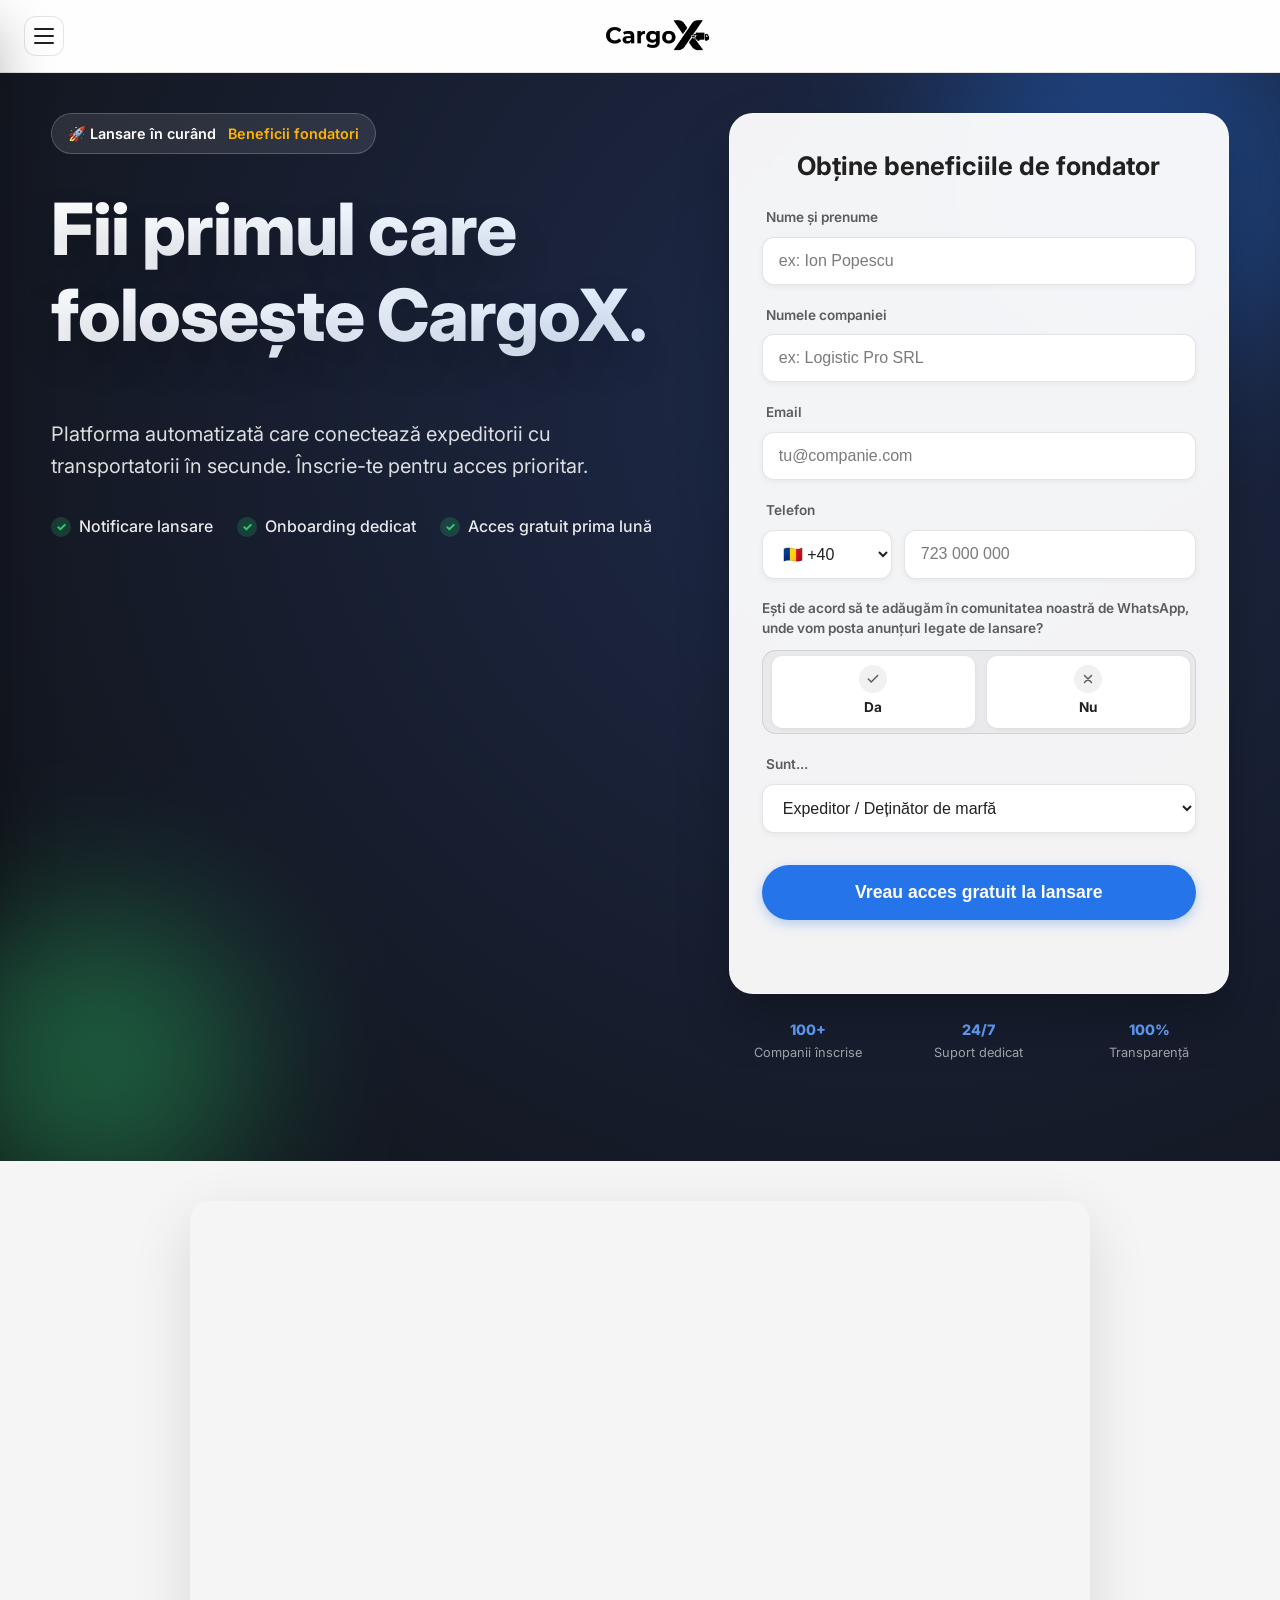
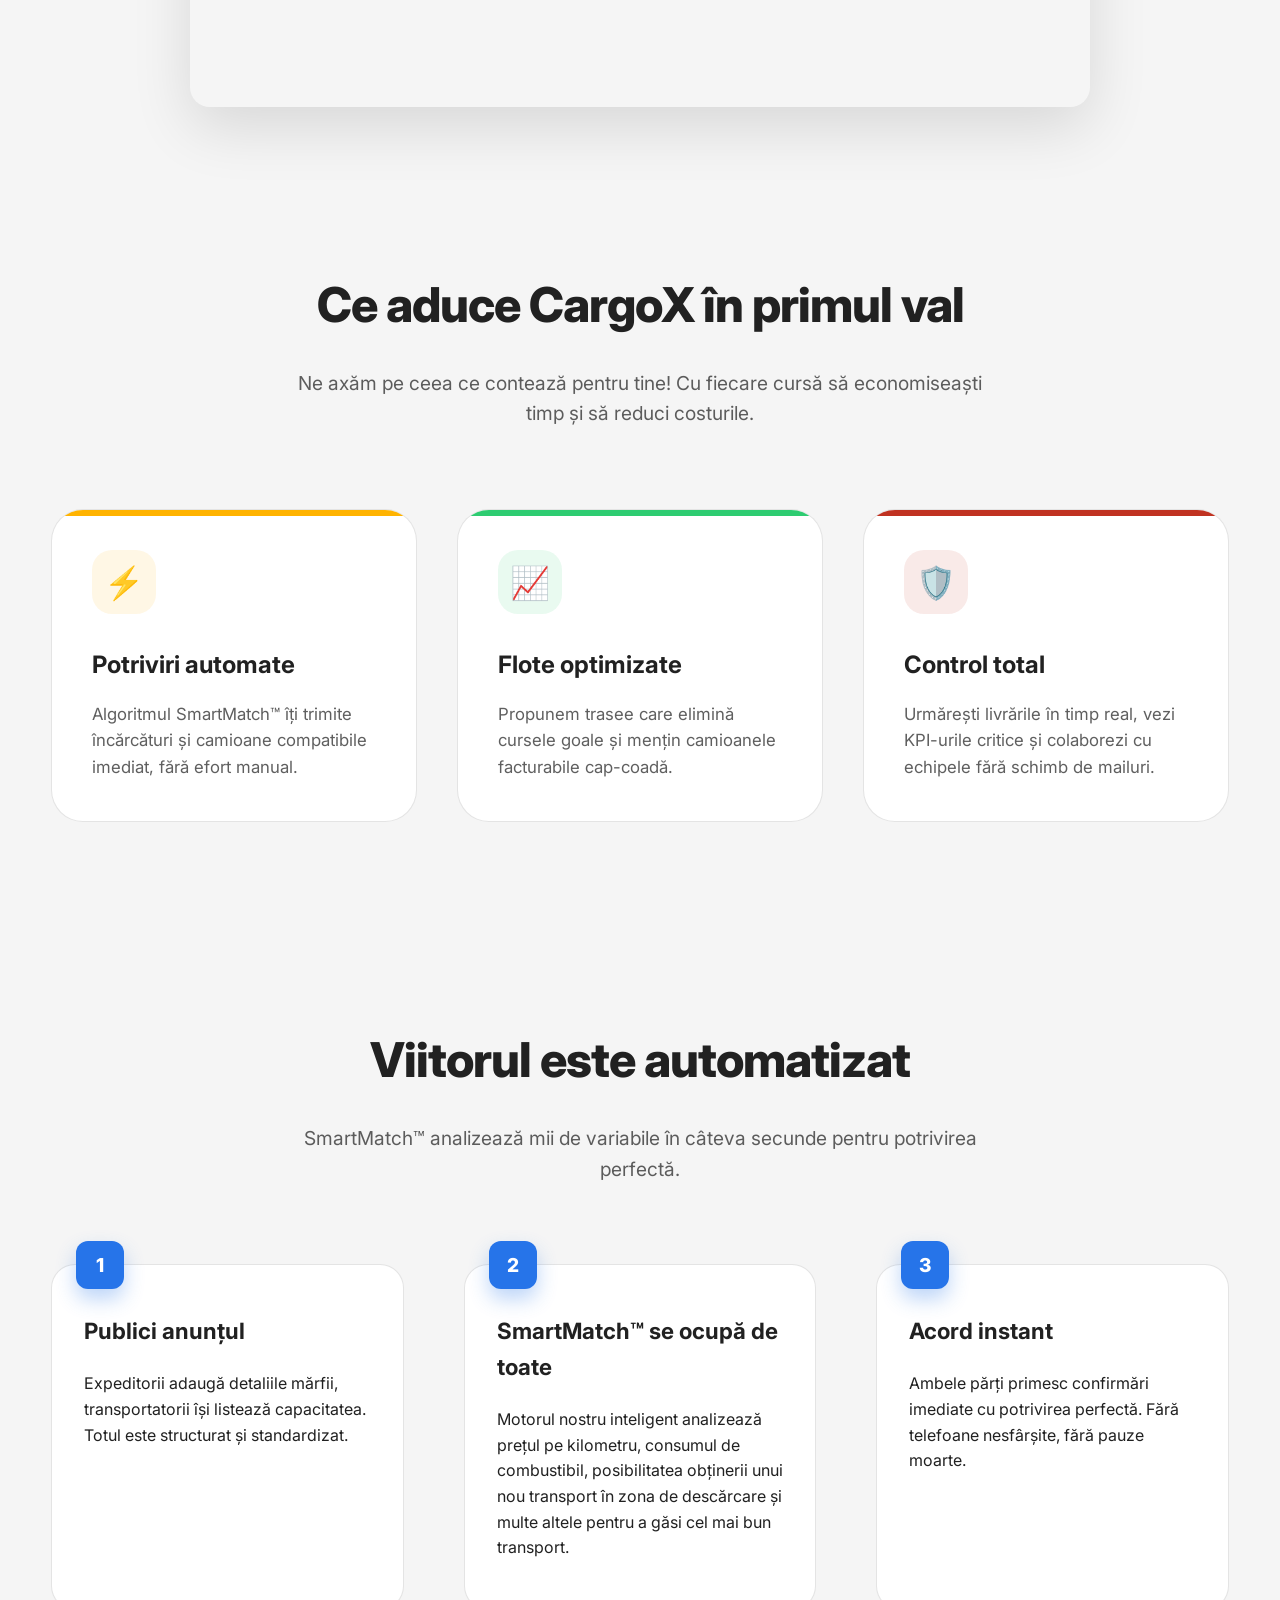
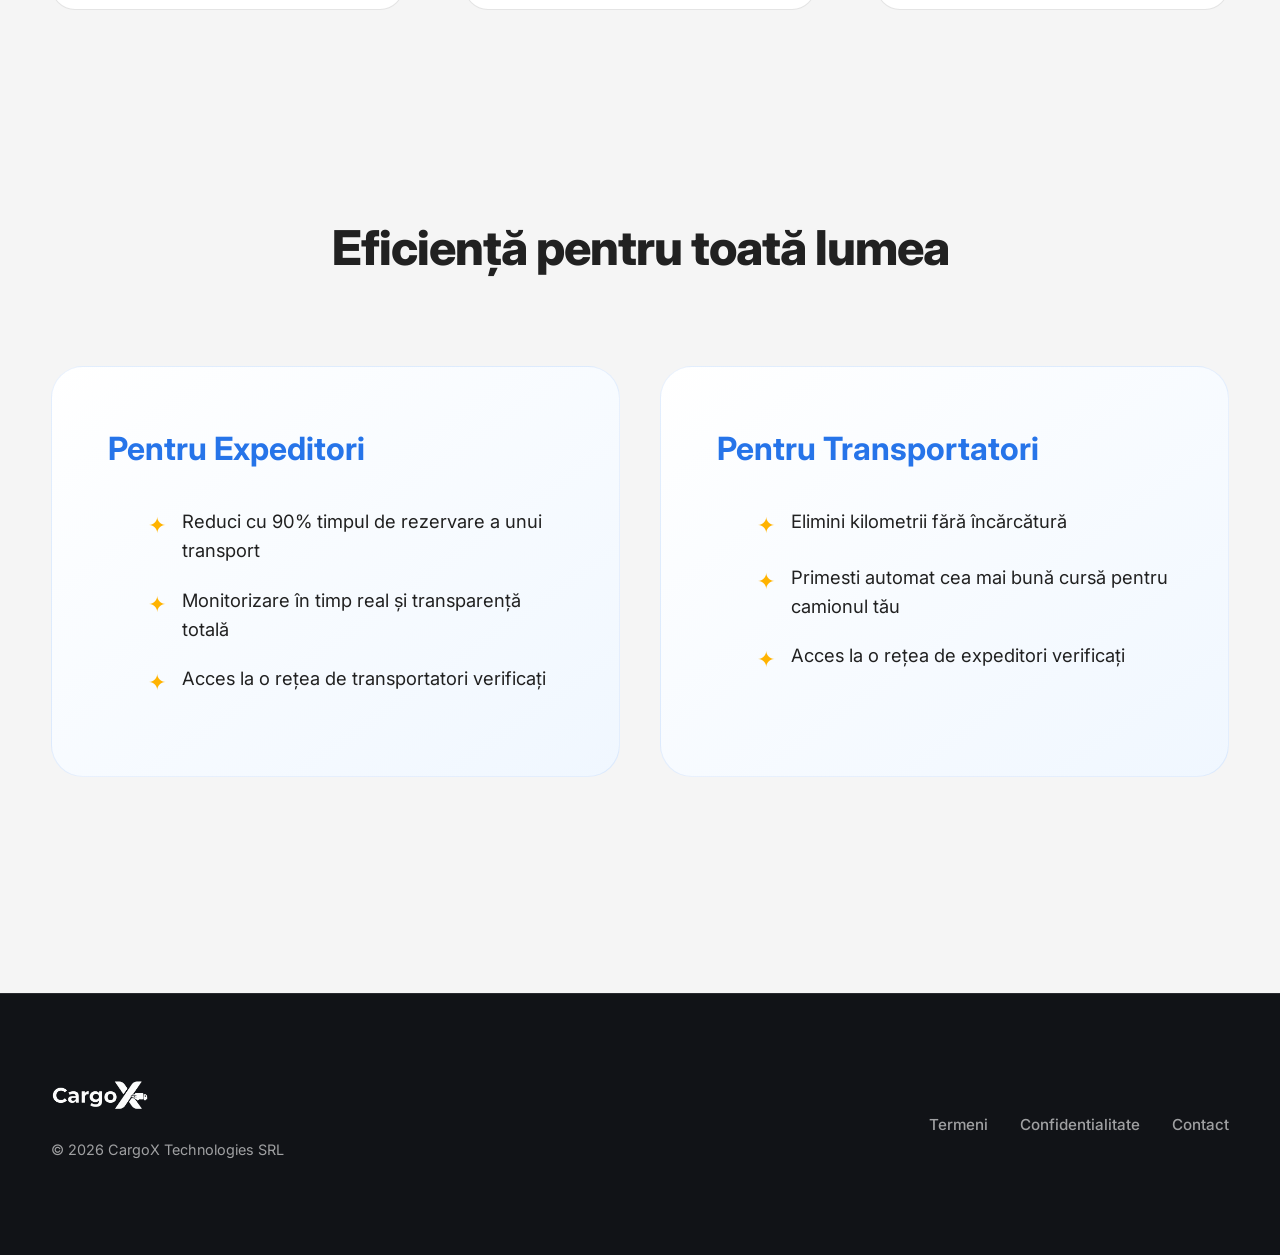
==== commit 1cb7a9ef: "Add whatsapp question." ====
--- a/index.html
+++ b/index.html
@@ -9,7 +9,7 @@
     <link rel="preconnect" href="https://fonts.gstatic.com" crossorigin>
     <link href="https://fonts.googleapis.com/css2?family=Inter:wght@400;500;600;700;800&display=swap" rel="stylesheet">
     <link rel="icon" type="image/png" href="X.png">
-    <link rel="stylesheet" href="style.css?v=3">
+    <link rel="stylesheet" href="style.css?v=5">
 </head>
 <body data-theme="light" data-page="landing">
     <header class="site-header">
@@ -274,12 +274,31 @@
                                 <input id="phone" name="phone" type="tel" placeholder="723 000 000" required>
                             </div>
                         </div>
+                        <div class="input-group input-group--whatsapp">
+                            <span class="field-label field-label--multiline" id="whatsapp-label">Ești de acord să te adăugăm în comunitatea noastră de WhatsApp, unde vom posta anunțuri legate de lansare?</span>
+                            <div class="choice-group" role="radiogroup" aria-labelledby="whatsapp-label">
+                                <label class="choice-chip choice-chip--yes">
+                                    <input type="radio" name="whatsapp" value="Da" required>
+                                    <span class="choice-chip__icon" aria-hidden="true">
+                                        <svg width="18" height="18" viewBox="0 0 24 24" fill="none" stroke="currentColor" stroke-width="2.5" stroke-linecap="round" stroke-linejoin="round"><path d="M20 6L9 17l-5-5"/></svg>
+                                    </span>
+                                    <span class="choice-chip__label">Da</span>
+                                </label>
+                                <label class="choice-chip choice-chip--no">
+                                    <input type="radio" name="whatsapp" value="Nu" required>
+                                    <span class="choice-chip__icon" aria-hidden="true">
+                                        <svg width="18" height="18" viewBox="0 0 24 24" fill="none" stroke="currentColor" stroke-width="2.5" stroke-linecap="round" stroke-linejoin="round"><path d="M18 6L6 18M6 6l12 12"/></svg>
+                                    </span>
+                                    <span class="choice-chip__label">Nu</span>
+                                </label>
+                            </div>
+                        </div>
                         <div class="input-group">
                             <label for="role">Sunt...</label>
                             <select id="role" name="role" required>
                                 <option value="Shipper">Expeditor / Deținător de marfă</option>
                                 <option value="Carrier">Transportator / Companie de transport</option>
-                                <option value="Other">Alt rol</option>
+                                <option value="Forwarding">Casa de expediții</option>
                             </select>
                         </div>
                         <button type="submit" class="btn primary">Vreau acces gratuit la lansare</button>
@@ -399,6 +418,6 @@
         </div>
     </footer>
 
-    <script src="app.js" defer></script>
+    <script src="app.js?v=2" defer></script>
 </body>
 </html>
--- a/style.css
+++ b/style.css
@@ -424,7 +424,7 @@
 /* HERO SECTION */
 .hero {
     width: 100%;
-    padding: 120px 0 100px;
+    padding: 40px 0 100px;
     background: var(--gradient-hero);
     color: #ffffff;
     position: relative;
@@ -469,8 +469,8 @@
     margin: 0 auto;
     display: grid;
     grid-template-columns: 1.1fr 0.9fr;
-    gap: 64px;
-    align-items: center;
+    gap: 48px;
+    align-items: start;
     position: relative;
     z-index: 1;
 }
@@ -558,7 +558,8 @@
 .hero-form-wrapper {
     width: 100%;
     max-width: 500px;
-    margin: 0 auto;
+    margin: 0;
+    margin-left: auto;
     perspective: 1000px;
 }
 
@@ -655,6 +656,166 @@
 
 .phone-fields select {
     flex: 0 0 130px; /* Mai mult spațiu pentru a afișa complet prefixul (ex: RO +40) */
+}
+
+/* Etichetă câmp fără control asociat (ex. grup radio) */
+.field-label {
+    font-size: 0.85rem;
+    font-weight: 600;
+    color: var(--muted);
+    margin-left: 4px;
+    line-height: 1.45;
+}
+
+.field-label--multiline {
+    margin-left: 0;
+    margin-bottom: 2px;
+}
+
+.input-group--whatsapp {
+    gap: 10px;
+}
+
+/* Da / Nu — chip-uri pentru comunitatea WhatsApp */
+.choice-group {
+    display: grid;
+    grid-template-columns: 1fr 1fr;
+    gap: 8px;
+    padding: 5px;
+    border-radius: 14px;
+    background: rgba(15, 19, 23, 0.04);
+    border: 1px solid var(--line);
+}
+
+[data-theme="dark"] .choice-group {
+    background: rgba(255, 255, 255, 0.04);
+    border-color: rgba(255, 255, 255, 0.1);
+}
+
+.choice-chip {
+    position: relative;
+    display: flex;
+    flex-direction: column;
+    align-items: center;
+    justify-content: center;
+    gap: 4px;
+    min-height: 56px;
+    padding: 8px 8px;
+    border-radius: 10px;
+    border: 1.5px solid transparent;
+    background: var(--white);
+    color: var(--muted);
+    cursor: pointer;
+    transition: border-color 0.2s ease, background 0.2s ease, color 0.2s ease, box-shadow 0.2s ease, transform 0.15s ease;
+    box-shadow: 0 1px 4px rgba(15, 19, 23, 0.06);
+}
+
+[data-theme="dark"] .choice-chip {
+    background: rgba(255, 255, 255, 0.06);
+    color: rgba(255, 255, 255, 0.65);
+}
+
+.choice-chip input {
+    position: absolute;
+    opacity: 0;
+    width: 0;
+    height: 0;
+    pointer-events: none;
+}
+
+.choice-chip__icon {
+    display: flex;
+    align-items: center;
+    justify-content: center;
+    width: 28px;
+    height: 28px;
+    border-radius: 50%;
+    background: rgba(15, 19, 23, 0.06);
+    color: var(--muted);
+    transition: background 0.2s ease, color 0.2s ease;
+}
+
+.choice-chip__icon svg {
+    width: 14px;
+    height: 14px;
+}
+
+[data-theme="dark"] .choice-chip__icon {
+    background: rgba(255, 255, 255, 0.08);
+}
+
+.choice-chip__label {
+    font-size: 0.85rem;
+    font-weight: 700;
+    letter-spacing: 0.02em;
+    color: var(--dark);
+}
+
+[data-theme="dark"] .choice-chip__label {
+    color: #fff;
+}
+
+.choice-chip:hover {
+    border-color: rgba(38, 116, 233, 0.35);
+}
+
+.choice-chip:active {
+    transform: scale(0.98);
+}
+
+.choice-chip--yes:has(input:checked) {
+    border-color: #25d366;
+    background: linear-gradient(180deg, rgba(37, 211, 102, 0.14) 0%, rgba(37, 211, 102, 0.06) 100%);
+    box-shadow: 0 0 0 3px rgba(37, 211, 102, 0.18);
+    color: #128c47;
+}
+
+.choice-chip--yes:has(input:checked) .choice-chip__icon {
+    background: #25d366;
+    color: #fff;
+}
+
+.choice-chip--yes:has(input:checked) .choice-chip__label {
+    color: #128c47;
+}
+
+[data-theme="dark"] .choice-chip--yes:has(input:checked) {
+    background: linear-gradient(180deg, rgba(37, 211, 102, 0.22) 0%, rgba(37, 211, 102, 0.08) 100%);
+    box-shadow: 0 0 0 3px rgba(37, 211, 102, 0.25);
+}
+
+[data-theme="dark"] .choice-chip--yes:has(input:checked) .choice-chip__label {
+    color: #6ee7a0;
+}
+
+.choice-chip--no:has(input:checked) {
+    border-color: #e53935;
+    background: linear-gradient(180deg, rgba(229, 57, 53, 0.14) 0%, rgba(229, 57, 53, 0.06) 100%);
+    box-shadow: 0 0 0 3px rgba(229, 57, 53, 0.18);
+    color: #b71c1c;
+}
+
+.choice-chip--no:has(input:checked) .choice-chip__icon {
+    background: #e53935;
+    color: #fff;
+}
+
+.choice-chip--no:has(input:checked) .choice-chip__label {
+    color: #b71c1c;
+}
+
+[data-theme="dark"] .choice-chip--no:has(input:checked) {
+    background: linear-gradient(180deg, rgba(229, 57, 53, 0.22) 0%, rgba(229, 57, 53, 0.08) 100%);
+    box-shadow: 0 0 0 3px rgba(229, 57, 53, 0.25);
+}
+
+[data-theme="dark"] .choice-chip--no:has(input:checked) .choice-chip__label {
+    color: #ff8a80;
+}
+
+.choice-chip:has(input:focus-visible) {
+    outline: 2px solid var(--blue);
+    outline-offset: 2px;
 }
 
 /* Select options pe tema întunecată - să fie vizibile în dropdown */
@@ -973,11 +1134,21 @@
 
 /* MOBILE RESPONSIVE */
 @media (max-width: 960px) {
+    .hero {
+        padding-top: 32px;
+    }
+
     .hero-container {
         grid-template-columns: 1fr;
         text-align: center;
-        gap: 48px;
+        gap: 40px;
     }
+
+    .hero-form-wrapper {
+        margin-left: auto;
+        margin-right: auto;
+    }
+
     .hero-copy { align-items: center; }
     .hero-badge { margin: 0 auto; }
     .hero-benefits { justify-content: center; }
